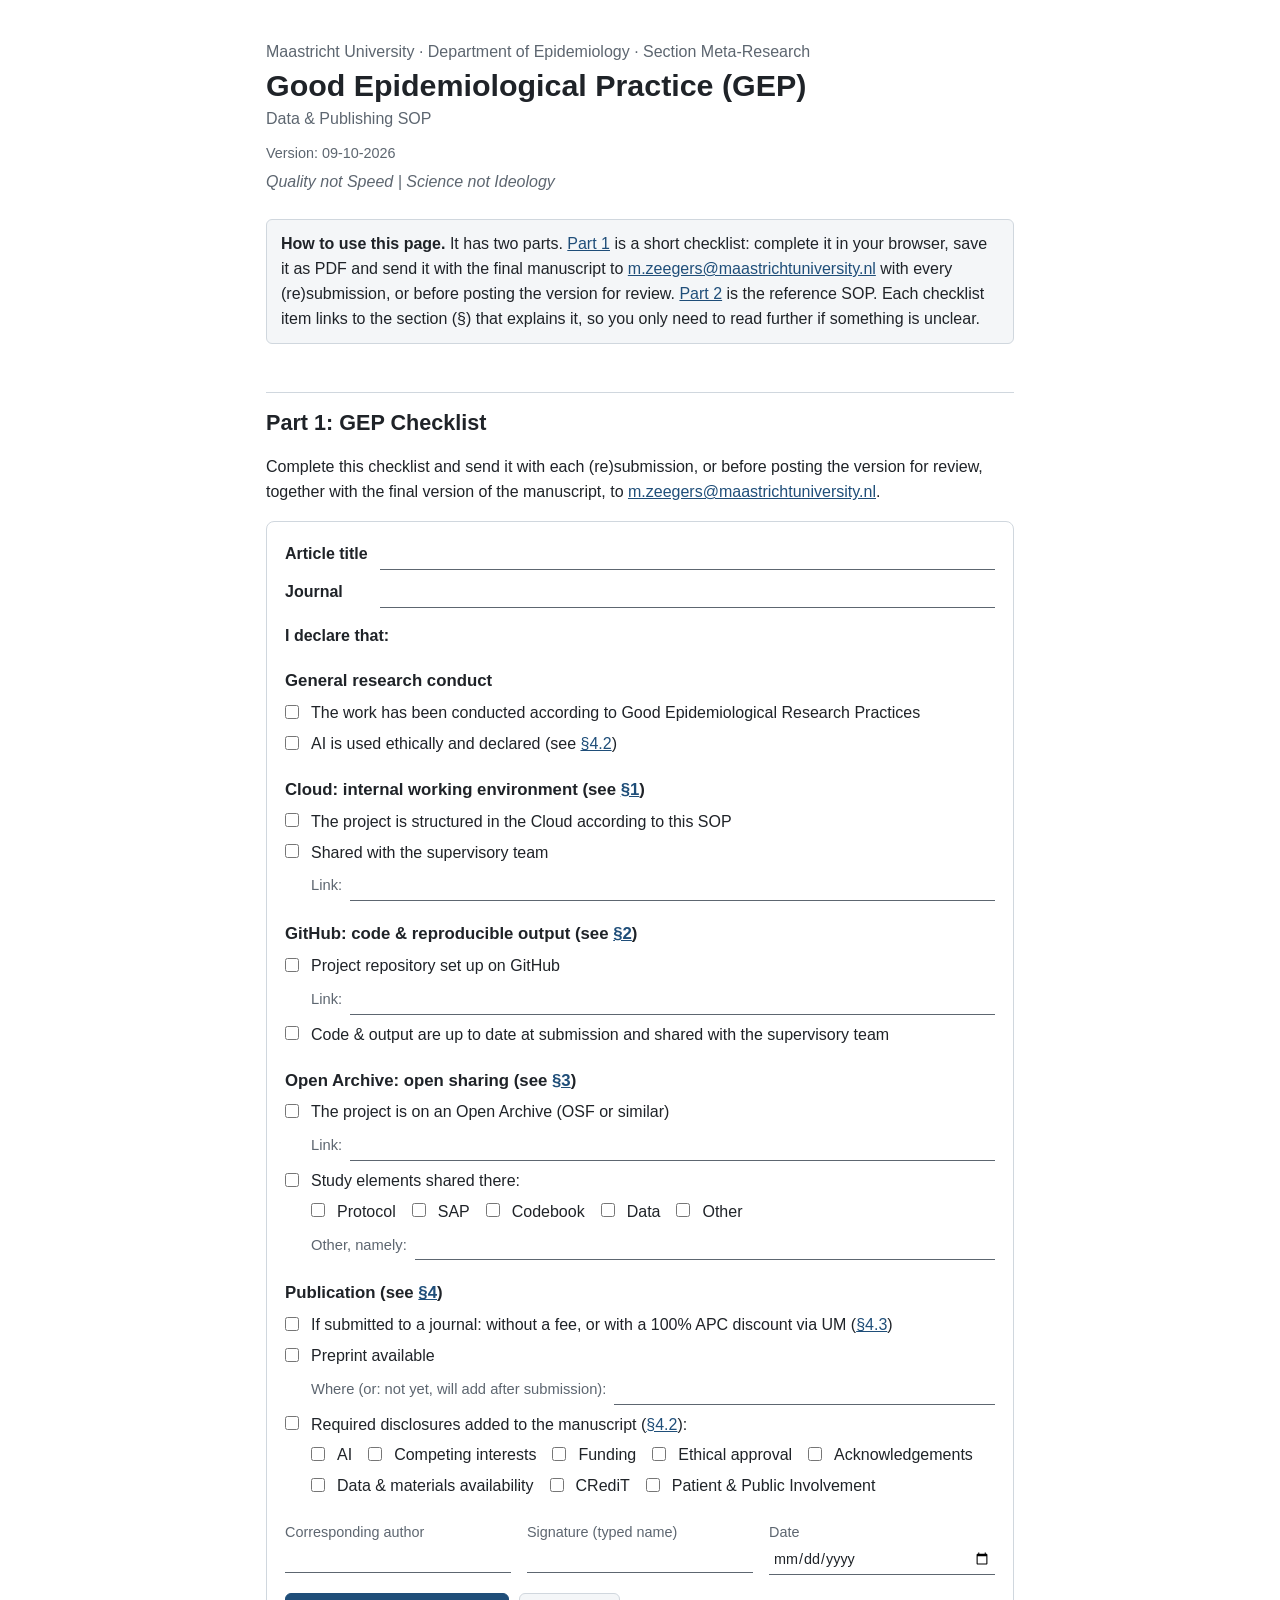
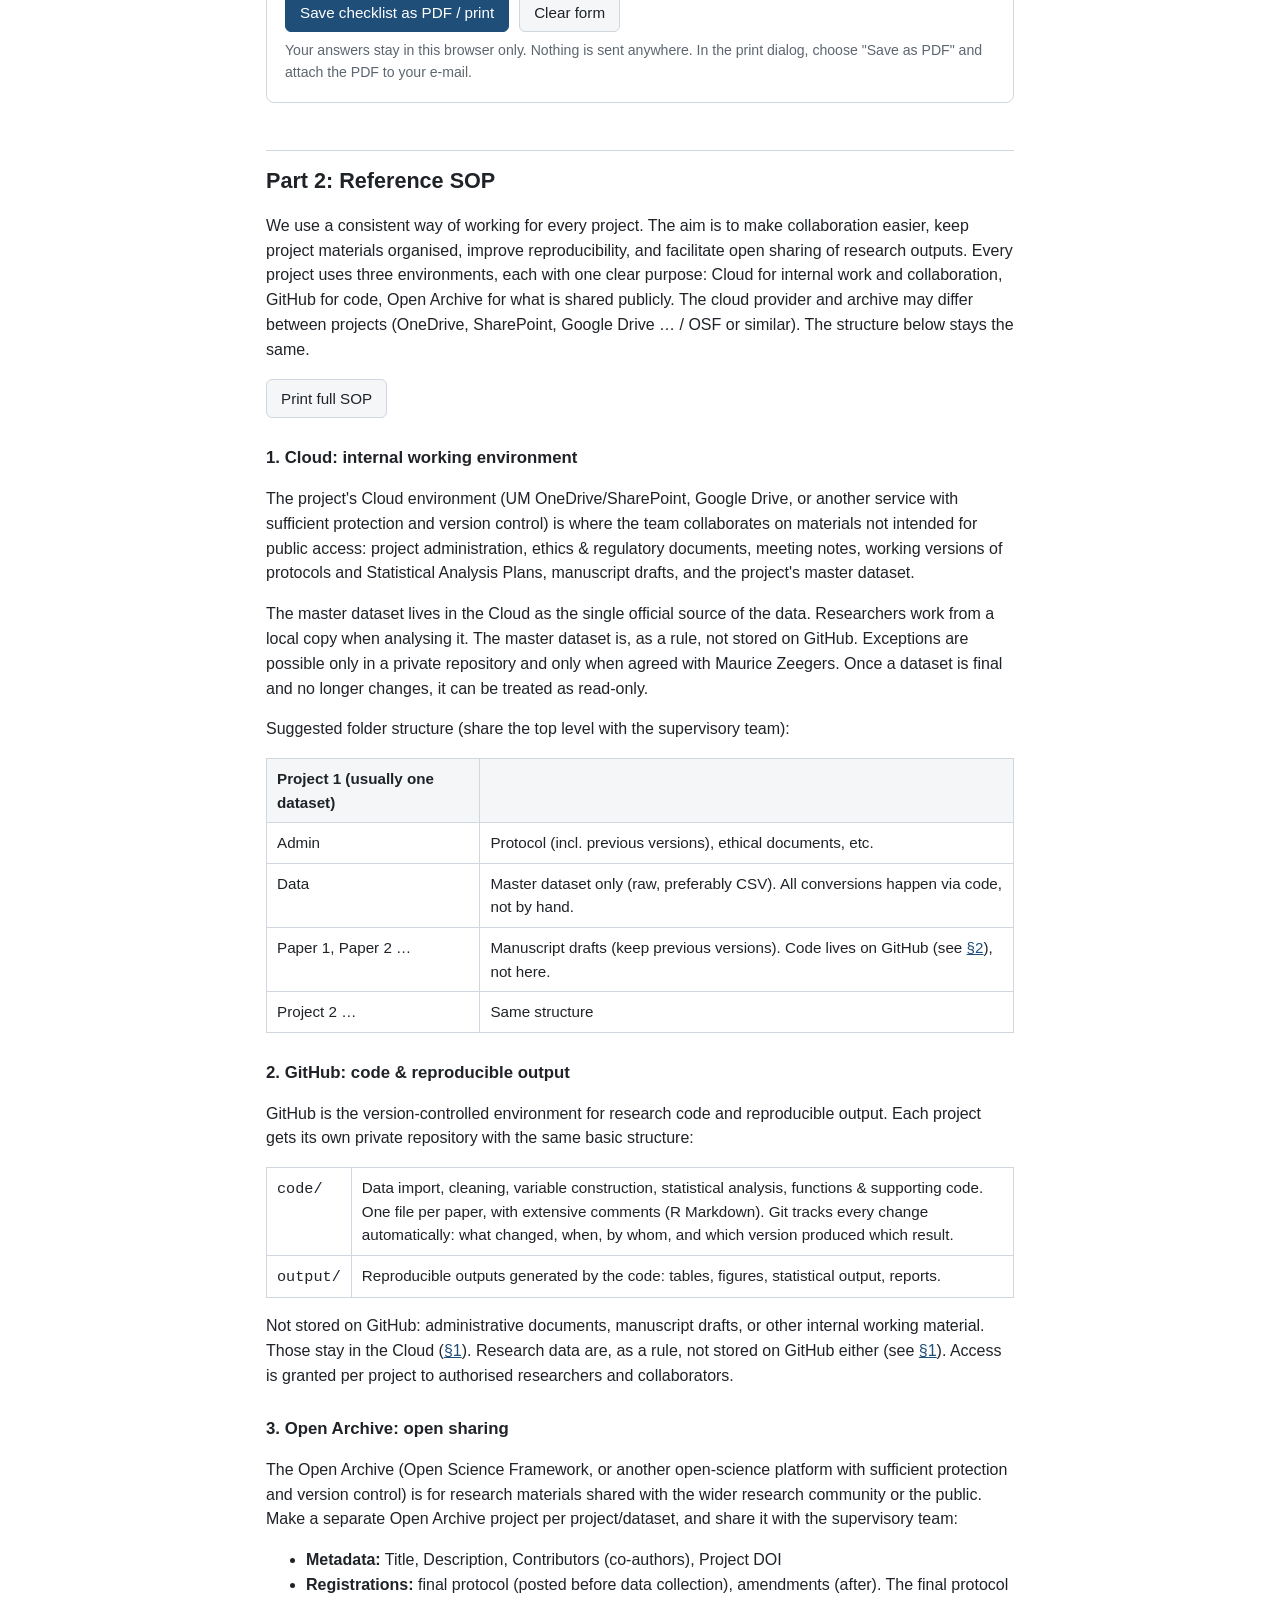
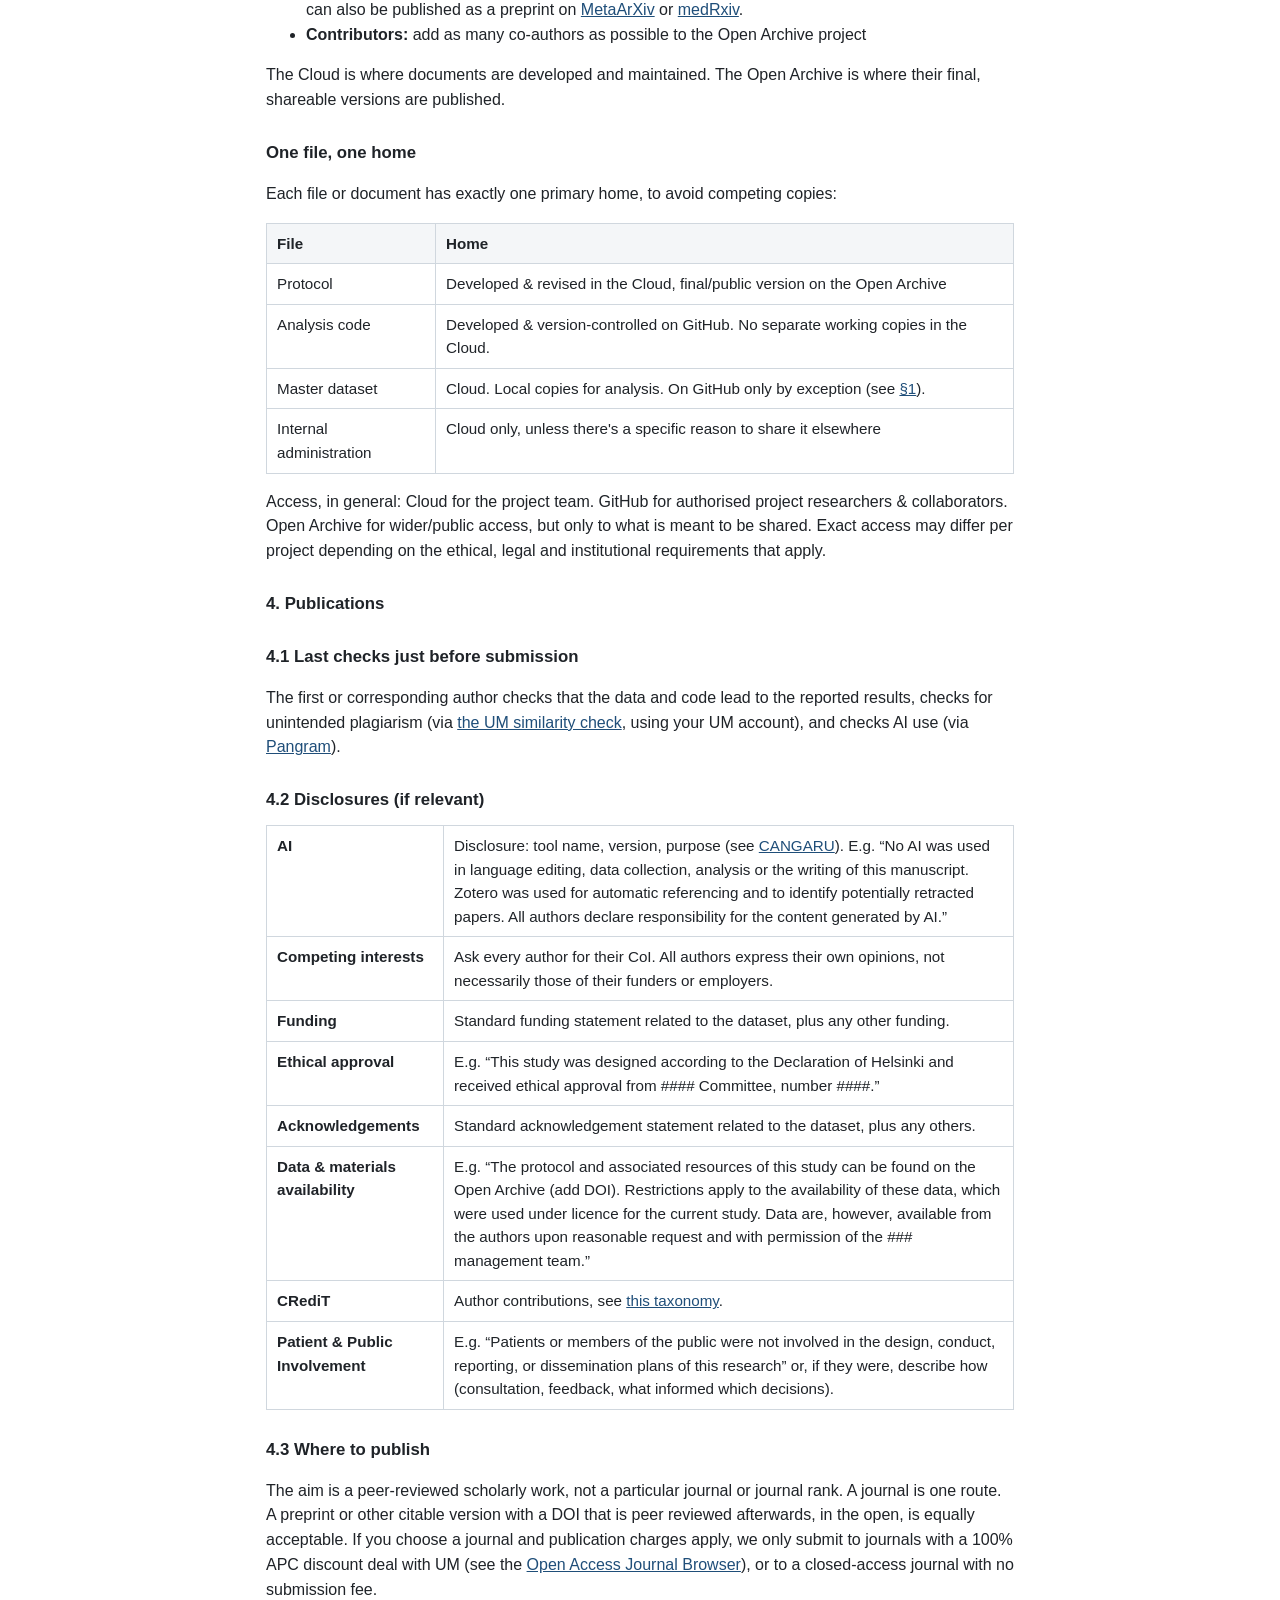
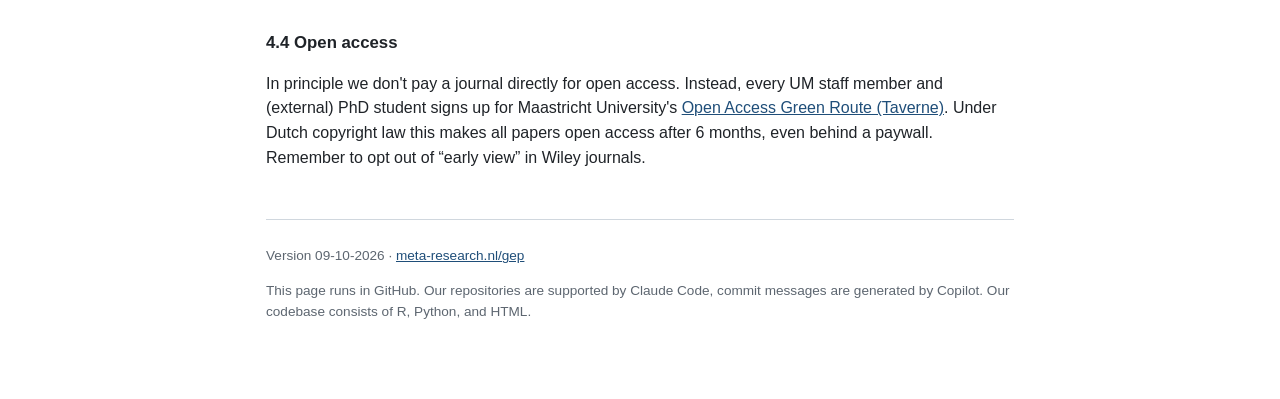
==== gep/index.html @ ce6ce77f "GEP SOP: aim is peer-reviewed scholarly work, journal or reviewed preprint; drop Q1 target" ====
<!doctype html>
<html lang="en">
<head>
<meta charset="utf-8">
<meta name="viewport" content="width=device-width, initial-scale=1">
<title>GEP statement</title>
<meta name="description" content="Good Epidemiological Practice (GEP): Data and Publishing SOP of the Section Meta-Research, Department of Epidemiology, Maastricht University.">
<link rel="canonical" href="https://meta-research.nl/gep/">
<style>
:root {
  --bg: #ffffff;
  --text: #1f2328;
  --muted: #5d6670;
  --line: #d0d7de;
  --soft: #f4f6f8;
  --accent: #1f4e79;
  --field: #ffffff;
}
@media (prefers-color-scheme: dark) {
  :root:not([data-theme="light"]) {
    --bg: #15181c;
    --text: #e6e8eb;
    --muted: #9aa4ae;
    --line: #3a4149;
    --soft: #1e2227;
    --accent: #8fb8e0;
    --field: #1a1d21;
  }
}
:root[data-theme="dark"] {
  --bg: #15181c;
  --text: #e6e8eb;
  --muted: #9aa4ae;
  --line: #3a4149;
  --soft: #1e2227;
  --accent: #8fb8e0;
  --field: #1a1d21;
}
* { box-sizing: border-box; }
html { -webkit-text-size-adjust: 100%; }
body {
  margin: 0;
  background: var(--bg);
  color: var(--text);
  font: 16px/1.55 -apple-system, BlinkMacSystemFont, "Segoe UI", Roboto, "Helvetica Neue", Arial, sans-serif;
}
main { max-width: 780px; margin: 0 auto; padding: 40px 16px 64px; }
a { color: var(--accent); }
h1 { font-size: 1.9rem; line-height: 1.2; margin: 0 0 4px; }
h2 { font-size: 1.35rem; margin: 2.2em 0 0.6em; padding-top: 0.6em; border-top: 1px solid var(--line); }
h3 { font-size: 1.05rem; margin: 1.6em 0 0.4em; }
.org { color: var(--muted); margin: 0 0 2px; }
.meta { color: var(--muted); font-size: 0.9rem; margin: 10px 0 0; }
.motto { font-style: italic; color: var(--muted); margin: 6px 0 0; }
.note { background: var(--soft); border: 1px solid var(--line); border-radius: 6px; padding: 12px 14px; margin: 24px 0; }
table { width: 100%; border-collapse: collapse; margin: 12px 0; font-size: 0.95rem; }
th, td { text-align: left; vertical-align: top; padding: 8px 10px; border: 1px solid var(--line); }
th { background: var(--soft); font-weight: 600; }
td:first-child { white-space: nowrap; }
.wrap td:first-child { white-space: normal; }

/* Checklist */
.checklist { border: 1px solid var(--line); border-radius: 8px; padding: 4px 18px 18px; margin-top: 16px; }
.checklist h3 { margin-top: 1.2em; }
.row { display: flex; gap: 10px; align-items: baseline; margin: 6px 0; flex-wrap: wrap; }
.row > label.check { flex: 1 1 auto; }
label.check { display: inline-block; position: relative; padding-left: 26px; cursor: pointer; }
label.check input { position: absolute; left: 0; top: 0.28em; width: 1.05em; height: 1.05em; margin: 0; accent-color: var(--accent); }
.inline { display: flex; flex-wrap: wrap; gap: 6px 16px; margin: 4px 0 6px 26px; }
.field { display: flex; gap: 8px; align-items: baseline; margin: 4px 0 8px 26px; flex-wrap: wrap; }
.field span { color: var(--muted); font-size: 0.92rem; }
input[type="text"], input[type="url"], input[type="date"] {
  font: inherit; color: var(--text); background: var(--field);
  border: 0; border-bottom: 1px solid var(--muted); border-radius: 0;
  padding: 2px 4px; min-width: 0; flex: 1 1 220px;
}
input:focus { outline: 2px solid var(--accent); outline-offset: 1px; }
.head-fields { display: grid; grid-template-columns: max-content 1fr; gap: 8px 12px; align-items: baseline; margin: 14px 0 6px; }
.head-fields label { font-weight: 600; }
.sign { display: grid; grid-template-columns: repeat(3, 1fr); gap: 16px; margin-top: 22px; }
.sign label { display: flex; flex-direction: column; gap: 2px; font-size: 0.9rem; color: var(--muted); }
.sign input { flex: none; width: 100%; }
.actions { display: flex; flex-wrap: wrap; gap: 10px; margin: 18px 0 0; }
button {
  font: inherit; font-size: 0.95rem; cursor: pointer;
  padding: 7px 14px; border-radius: 6px;
  border: 1px solid var(--line); background: var(--soft); color: var(--text);
}
button.primary { background: var(--accent); border-color: var(--accent); color: var(--bg); }
.hint { color: var(--muted); font-size: 0.88rem; margin: 8px 0 0; }
footer { margin-top: 48px; padding-top: 12px; border-top: 1px solid var(--line); color: var(--muted); font-size: 0.85rem; }

@media (max-width: 560px) {
  h1 { font-size: 1.55rem; }
  .sign { grid-template-columns: 1fr; }
  .head-fields { grid-template-columns: 1fr; gap: 2px; }
  .head-fields input { margin-bottom: 8px; }
  td:first-child { white-space: normal; }
}

/* Print: by default only the checklist (Part 1). */
@media print {
  :root { --bg: #fff; --text: #000; --muted: #444; --line: #999; --soft: #fff; --accent: #000; --field: #fff; }
  @page { size: A4; margin: 14mm 15mm; }
  body { font-size: 10pt; line-height: 1.35; }
  main { max-width: none; padding: 0; }
  a { color: #000; text-decoration: none; }
  .no-print, .actions, .hint, .note { display: none !important; }
  body:not(.print-all) .sop, body:not(.print-all) footer { display: none; }
  h1 { font-size: 16pt; }
  h2 { font-size: 13pt; border-top: 0; margin: 10pt 0 4pt; padding: 0; }
  h3 { font-size: 10.5pt; margin: 8pt 0 2pt; }
  .checklist { border: 0; padding: 0; margin: 0; }
  .row, .field { margin-top: 2pt; margin-bottom: 2pt; }
  input[type="text"], input[type="url"], input[type="date"] { border-bottom: 1px solid #000; padding: 0 2px; }
  input[type="date"]::-webkit-calendar-picker-indicator { display: none; }
  .sign { margin-top: 14pt; }
  .sop h2 { break-after: avoid; }
  table, tr { break-inside: avoid; }
  body.print-all .sop { break-before: page; }
}
</style>
</head>
<body>
<main>

<header>
  <p class="org">Maastricht University · Department of Epidemiology · Section Meta-Research</p>
  <h1>Good Epidemiological Practice (GEP)</h1>
  <p class="org">Data &amp; Publishing SOP</p>
  <p class="meta">Version: 09-10-2026</p>
  <p class="motto">Quality not Speed | Science not Ideology</p>
</header>

<div class="note">
  <strong>How to use this page.</strong> It has two parts. <a href="#part-1">Part 1</a> is a short checklist: complete it in your browser, save it as PDF and send it with the final manuscript to <a href="mailto:m.zeegers@maastrichtuniversity.nl">m.zeegers@maastrichtuniversity.nl</a> with every (re)submission, or before posting the version for review. <a href="#part-2">Part 2</a> is the reference SOP. Each checklist item links to the section (§) that explains it, so you only need to read further if something is unclear.
</div>

<section id="part-1">
<h2>Part 1: GEP Checklist</h2>
<p>Complete this checklist and send it with each (re)submission, or before posting the version for review, together with the final version of the manuscript, to <a href="mailto:m.zeegers@maastrichtuniversity.nl">m.zeegers@maastrichtuniversity.nl</a>.</p>

<form class="checklist" id="checklist" autocomplete="off" onsubmit="return false">
  <div class="head-fields">
    <label for="f-title">Article title</label><input type="text" id="f-title" name="title">
    <label for="f-journal">Journal</label><input type="text" id="f-journal" name="journal">
  </div>

  <p><strong>I declare that:</strong></p>

  <h3>General research conduct</h3>
  <div class="row"><label class="check"><input type="checkbox" name="gep">The work has been conducted according to Good Epidemiological Research Practices</label></div>
  <div class="row"><label class="check"><input type="checkbox" name="ai">AI is used ethically and declared (see <a href="#s4-2">§4.2</a>)</label></div>

  <h3>Cloud: internal working environment (see <a href="#s1">§1</a>)</h3>
  <div class="row"><label class="check"><input type="checkbox" name="cloud-structure">The project is structured in the Cloud according to this SOP</label></div>
  <div class="row"><label class="check"><input type="checkbox" name="cloud-shared">Shared with the supervisory team</label></div>
  <div class="field"><span>Link:</span><input type="url" name="cloud-link" aria-label="Cloud link"></div>

  <h3>GitHub: code &amp; reproducible output (see <a href="#s2">§2</a>)</h3>
  <div class="row"><label class="check"><input type="checkbox" name="gh-repo">Project repository set up on GitHub</label></div>
  <div class="field"><span>Link:</span><input type="url" name="gh-link" aria-label="GitHub link"></div>
  <div class="row"><label class="check"><input type="checkbox" name="gh-uptodate">Code &amp; output are up to date at submission and shared with the supervisory team</label></div>

  <h3>Open Archive: open sharing (see <a href="#s3">§3</a>)</h3>
  <div class="row"><label class="check"><input type="checkbox" name="oa-project">The project is on an Open Archive (OSF or similar)</label></div>
  <div class="field"><span>Link:</span><input type="url" name="oa-link" aria-label="Open Archive link"></div>
  <div class="row"><label class="check"><input type="checkbox" name="oa-elements">Study elements shared there:</label></div>
  <div class="inline">
    <label class="check"><input type="checkbox" name="oa-protocol">Protocol</label>
    <label class="check"><input type="checkbox" name="oa-sap">SAP</label>
    <label class="check"><input type="checkbox" name="oa-codebook">Codebook</label>
    <label class="check"><input type="checkbox" name="oa-data">Data</label>
    <label class="check"><input type="checkbox" name="oa-other">Other</label>
  </div>
  <div class="field"><span>Other, namely:</span><input type="text" name="oa-other-text" aria-label="Other study elements"></div>

  <h3>Publication (see <a href="#s4">§4</a>)</h3>
  <div class="row"><label class="check"><input type="checkbox" name="pub-fee">If submitted to a journal: without a fee, or with a 100% APC discount via UM (<a href="#s4-3">§4.3</a>)</label></div>
  <div class="row"><label class="check"><input type="checkbox" name="pub-preprint">Preprint available</label></div>
  <div class="field"><span>Where (or: not yet, will add after submission):</span><input type="text" name="pub-preprint-where" aria-label="Preprint location"></div>
  <div class="row"><label class="check"><input type="checkbox" name="pub-disclosures">Required disclosures added to the manuscript (<a href="#s4-2">§4.2</a>):</label></div>
  <div class="inline">
    <label class="check"><input type="checkbox" name="d-ai">AI</label>
    <label class="check"><input type="checkbox" name="d-coi">Competing interests</label>
    <label class="check"><input type="checkbox" name="d-funding">Funding</label>
    <label class="check"><input type="checkbox" name="d-ethics">Ethical approval</label>
    <label class="check"><input type="checkbox" name="d-ack">Acknowledgements</label>
    <label class="check"><input type="checkbox" name="d-data">Data &amp; materials availability</label>
    <label class="check"><input type="checkbox" name="d-credit">CRediT</label>
    <label class="check"><input type="checkbox" name="d-ppi">Patient &amp; Public Involvement</label>
  </div>

  <div class="sign">
    <label>Corresponding author<input type="text" name="author"></label>
    <label>Signature (typed name)<input type="text" name="signature"></label>
    <label>Date<input type="date" name="date"></label>
  </div>

  <div class="actions">
    <button type="button" class="primary" id="btn-print">Save checklist as PDF / print</button>
    <button type="button" id="btn-clear">Clear form</button>
  </div>
  <p class="hint">Your answers stay in this browser only. Nothing is sent anywhere. In the print dialog, choose "Save as PDF" and attach the PDF to your e-mail.</p>
</form>
</section>

<section class="sop" id="part-2">
<h2>Part 2: Reference SOP</h2>
<p>We use a consistent way of working for every project. The aim is to make collaboration easier, keep project materials organised, improve reproducibility, and facilitate open sharing of research outputs. Every project uses three environments, each with one clear purpose: Cloud for internal work and collaboration, GitHub for code, Open Archive for what is shared publicly. The cloud provider and archive may differ between projects (OneDrive, SharePoint, Google Drive … / OSF or similar). The structure below stays the same.</p>
<p class="no-print"><button type="button" id="btn-print-all">Print full SOP</button></p>

<h3 id="s1">1. Cloud: internal working environment</h3>
<p>The project's Cloud environment (UM OneDrive/SharePoint, Google Drive, or another service with sufficient protection and version control) is where the team collaborates on materials not intended for public access: project administration, ethics &amp; regulatory documents, meeting notes, working versions of protocols and Statistical Analysis Plans, manuscript drafts, and the project's master dataset.</p>
<p>The master dataset lives in the Cloud as the single official source of the data. Researchers work from a local copy when analysing it. The master dataset is, as a rule, not stored on GitHub. Exceptions are possible only in a private repository and only when agreed with Maurice Zeegers. Once a dataset is final and no longer changes, it can be treated as read-only.</p>
<p>Suggested folder structure (share the top level with the supervisory team):</p>
<table class="wrap">
  <tr><th>Project 1 (usually one dataset)</th><th></th></tr>
  <tr><td>Admin</td><td>Protocol (incl. previous versions), ethical documents, etc.</td></tr>
  <tr><td>Data</td><td>Master dataset only (raw, preferably CSV). All conversions happen via code, not by hand.</td></tr>
  <tr><td>Paper 1, Paper 2 …</td><td>Manuscript drafts (keep previous versions). Code lives on GitHub (see <a href="#s2">§2</a>), not here.</td></tr>
  <tr><td>Project 2 …</td><td>Same structure</td></tr>
</table>

<h3 id="s2">2. GitHub: code &amp; reproducible output</h3>
<p>GitHub is the version-controlled environment for research code and reproducible output. Each project gets its own private repository with the same basic structure:</p>
<table>
  <tr><td><code>code/</code></td><td>Data import, cleaning, variable construction, statistical analysis, functions &amp; supporting code. One file per paper, with extensive comments (R Markdown). Git tracks every change automatically: what changed, when, by whom, and which version produced which result.</td></tr>
  <tr><td><code>output/</code></td><td>Reproducible outputs generated by the code: tables, figures, statistical output, reports.</td></tr>
</table>
<p>Not stored on GitHub: administrative documents, manuscript drafts, or other internal working material. Those stay in the Cloud (<a href="#s1">§1</a>). Research data are, as a rule, not stored on GitHub either (see <a href="#s1">§1</a>). Access is granted per project to authorised researchers and collaborators.</p>

<h3 id="s3">3. Open Archive: open sharing</h3>
<p>The Open Archive (Open Science Framework, or another open-science platform with sufficient protection and version control) is for research materials shared with the wider research community or the public. Make a separate Open Archive project per project/dataset, and share it with the supervisory team:</p>
<ul>
  <li><strong>Metadata:</strong> Title, Description, Contributors (co-authors), Project DOI</li>
  <li><strong>Registrations:</strong> final protocol (posted before data collection), amendments (after). The final protocol can also be published as a preprint on <a href="https://osf.io/preprints/metaarxiv">MetaArXiv</a> or <a href="https://www.medrxiv.org/">medRxiv</a>.</li>
  <li><strong>Contributors:</strong> add as many co-authors as possible to the Open Archive project</li>
</ul>
<p>The Cloud is where documents are developed and maintained. The Open Archive is where their final, shareable versions are published.</p>

<h3 id="s3-1">One file, one home</h3>
<p>Each file or document has exactly one primary home, to avoid competing copies:</p>
<table class="wrap">
  <tr><th>File</th><th>Home</th></tr>
  <tr><td>Protocol</td><td>Developed &amp; revised in the Cloud, final/public version on the Open Archive</td></tr>
  <tr><td>Analysis code</td><td>Developed &amp; version-controlled on GitHub. No separate working copies in the Cloud.</td></tr>
  <tr><td>Master dataset</td><td>Cloud. Local copies for analysis. On GitHub only by exception (see <a href="#s1">§1</a>).</td></tr>
  <tr><td>Internal administration</td><td>Cloud only, unless there's a specific reason to share it elsewhere</td></tr>
</table>
<p>Access, in general: Cloud for the project team. GitHub for authorised project researchers &amp; collaborators. Open Archive for wider/public access, but only to what is meant to be shared. Exact access may differ per project depending on the ethical, legal and institutional requirements that apply.</p>

<h3 id="s4">4. Publications</h3>

<h3 id="s4-1">4.1 Last checks just before submission</h3>
<p>The first or corresponding author checks that the data and code lead to the reported results, checks for unintended plagiarism (via <a href="https://library.maastrichtuniversity.nl/apps-tools/similarity-check/">the UM similarity check</a>, using your UM account), and checks AI use (via <a href="https://www.pangram.com/">Pangram</a>).</p>

<h3 id="s4-2">4.2 Disclosures (if relevant)</h3>
<table class="wrap">
  <tr><td><strong>AI</strong></td><td>Disclosure: tool name, version, purpose (see <a href="https://arxiv.org/abs/2307.08974">CANGARU</a>). E.g. “No AI was used in language editing, data collection, analysis or the writing of this manuscript. Zotero was used for automatic referencing and to identify potentially retracted papers. All authors declare responsibility for the content generated by AI.”</td></tr>
  <tr><td><strong>Competing interests</strong></td><td>Ask every author for their CoI. All authors express their own opinions, not necessarily those of their funders or employers.</td></tr>
  <tr><td><strong>Funding</strong></td><td>Standard funding statement related to the dataset, plus any other funding.</td></tr>
  <tr><td><strong>Ethical approval</strong></td><td>E.g. “This study was designed according to the Declaration of Helsinki and received ethical approval from #### Committee, number ####.”</td></tr>
  <tr><td><strong>Acknowledgements</strong></td><td>Standard acknowledgement statement related to the dataset, plus any others.</td></tr>
  <tr><td><strong>Data &amp; materials availability</strong></td><td>E.g. “The protocol and associated resources of this study can be found on the Open Archive (add DOI). Restrictions apply to the availability of these data, which were used under licence for the current study. Data are, however, available from the authors upon reasonable request and with permission of the ### management team.”</td></tr>
  <tr><td><strong>CRediT</strong></td><td>Author contributions, see <a href="https://www.elsevier.com/researcher/author/policies-and-guidelines/credit-author-statement">this taxonomy</a>.</td></tr>
  <tr><td><strong>Patient &amp; Public Involvement</strong></td><td>E.g. “Patients or members of the public were not involved in the design, conduct, reporting, or dissemination plans of this research” or, if they were, describe how (consultation, feedback, what informed which decisions).</td></tr>
</table>

<h3 id="s4-3">4.3 Where to publish</h3>
<p>The aim is a peer-reviewed scholarly work, not a particular journal or journal rank. A journal is one route. A preprint or other citable version with a DOI that is peer reviewed afterwards, in the open, is equally acceptable. If you choose a journal and publication charges apply, we only submit to journals with a 100% APC discount deal with UM (see the <a href="https://library.maastrichtuniversity.nl/research/publishing/information/funding-and-costs/deals-and-discounts/">Open Access Journal Browser</a>), or to a closed-access journal with no submission fee.</p>

<h3 id="s4-4">4.4 Open access</h3>
<p>In principle we don't pay a journal directly for open access. Instead, every UM staff member and (external) PhD student signs up for Maastricht University's <a href="https://library.maastrichtuniversity.nl/research/publishing/information/sharing-research-outputs/taverne/">Open Access Green Route (Taverne)</a>. Under Dutch copyright law this makes all papers open access after 6 months, even behind a paywall. Remember to opt out of “early view” in Wiley journals.</p>
</section>

<footer>
  <p>Version 09-10-2026 · <a href="https://meta-research.nl/gep/">meta-research.nl/gep</a></p>
  <p>This page runs in GitHub. Our repositories are supported by Claude Code, commit messages are generated by Copilot. Our codebase consists of R, Python, and HTML.</p>
</footer>

</main>
<script>
(function () {
  var KEY = 'gep-checklist-v1';
  var form = document.getElementById('checklist');

  function load() {
    var data;
    try { data = JSON.parse(localStorage.getItem(KEY) || '{}'); } catch (e) { return; }
    Array.prototype.forEach.call(form.elements, function (el) {
      if (!el.name || !(el.name in data)) return;
      if (el.type === 'checkbox') el.checked = !!data[el.name];
      else el.value = data[el.name];
    });
  }
  function save() {
    var data = {};
    Array.prototype.forEach.call(form.elements, function (el) {
      if (!el.name) return;
      data[el.name] = el.type === 'checkbox' ? el.checked : el.value;
    });
    try { localStorage.setItem(KEY, JSON.stringify(data)); } catch (e) {}
  }

  load();
  form.addEventListener('input', save);
  form.addEventListener('change', save);

  document.getElementById('btn-print').addEventListener('click', function () {
    document.body.classList.remove('print-all');
    window.print();
  });
  document.getElementById('btn-print-all').addEventListener('click', function () {
    document.body.classList.add('print-all');
    window.print();
  });
  window.addEventListener('afterprint', function () {
    document.body.classList.remove('print-all');
  });
  document.getElementById('btn-clear').addEventListener('click', function () {
    if (!confirm('Clear all answers on this form?')) return;
    form.reset();
    try { localStorage.removeItem(KEY); } catch (e) {}
  });
})();
</script>
</body>
</html>
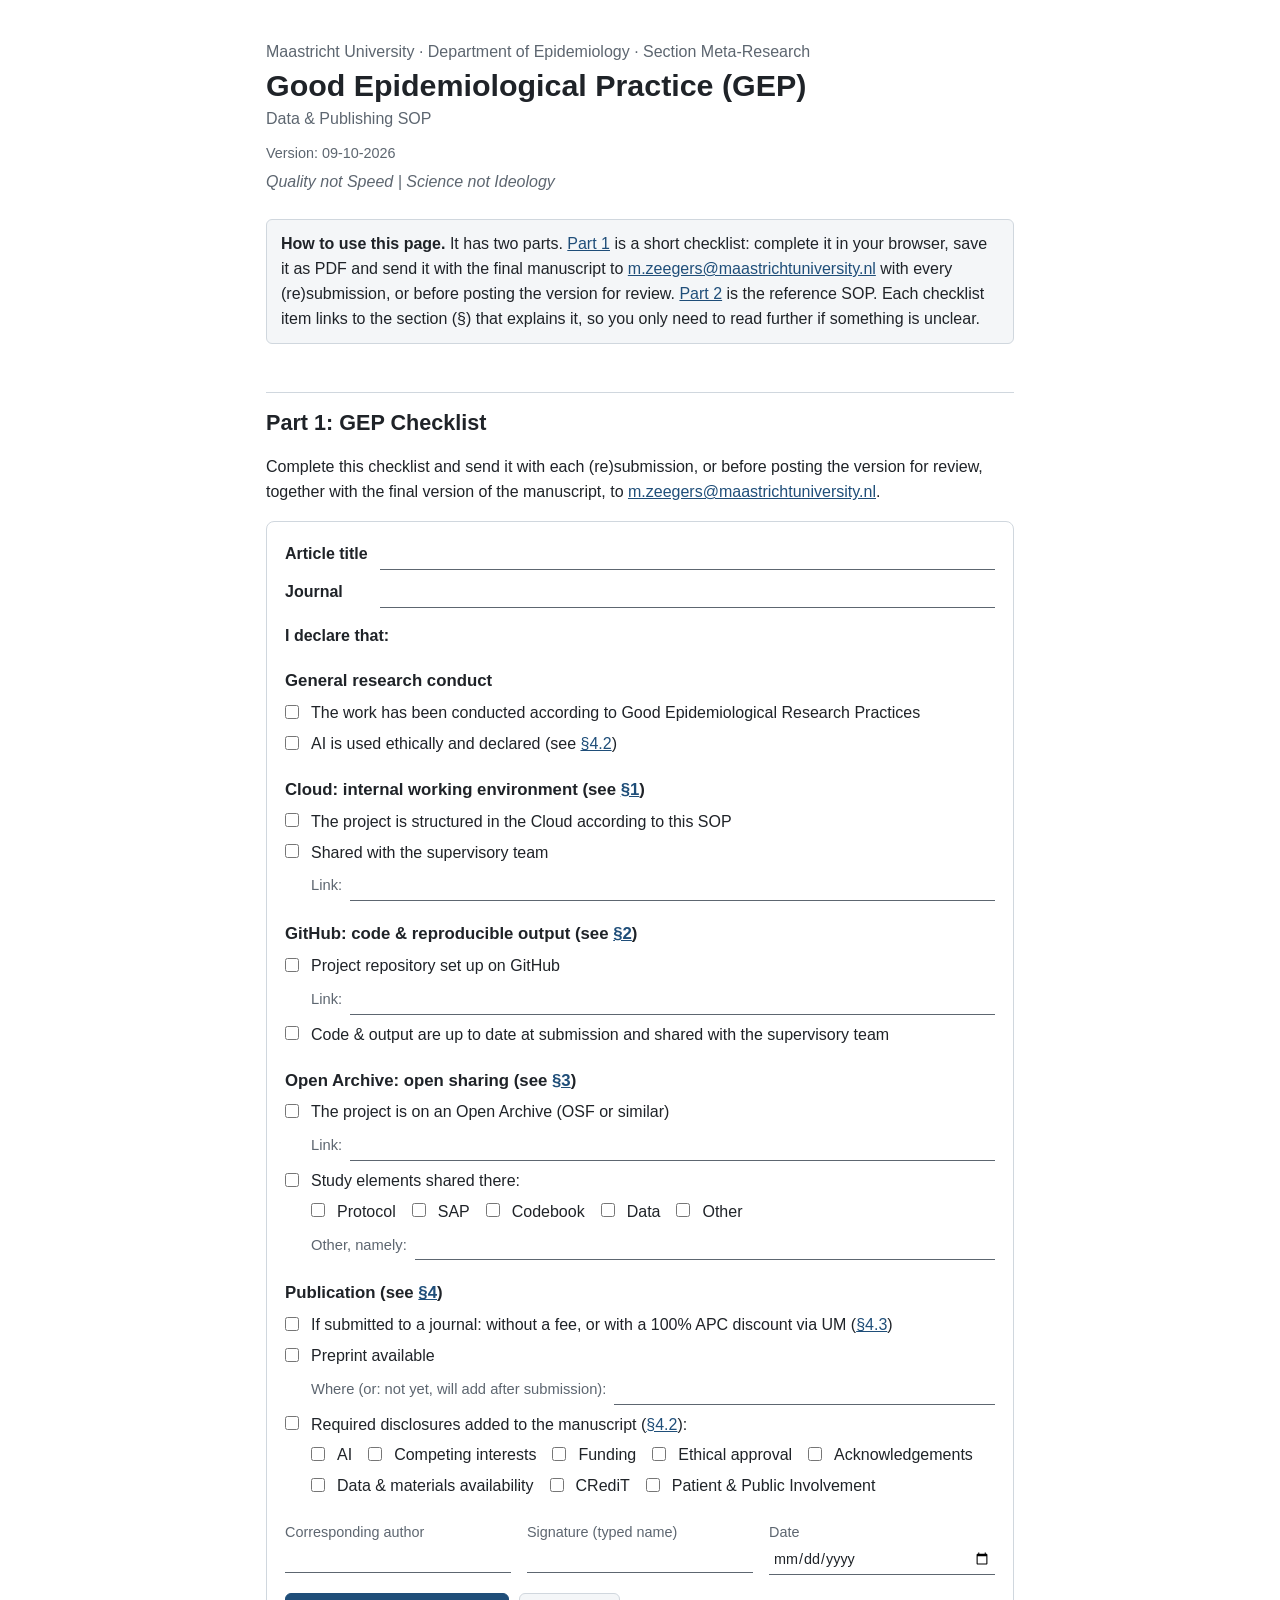
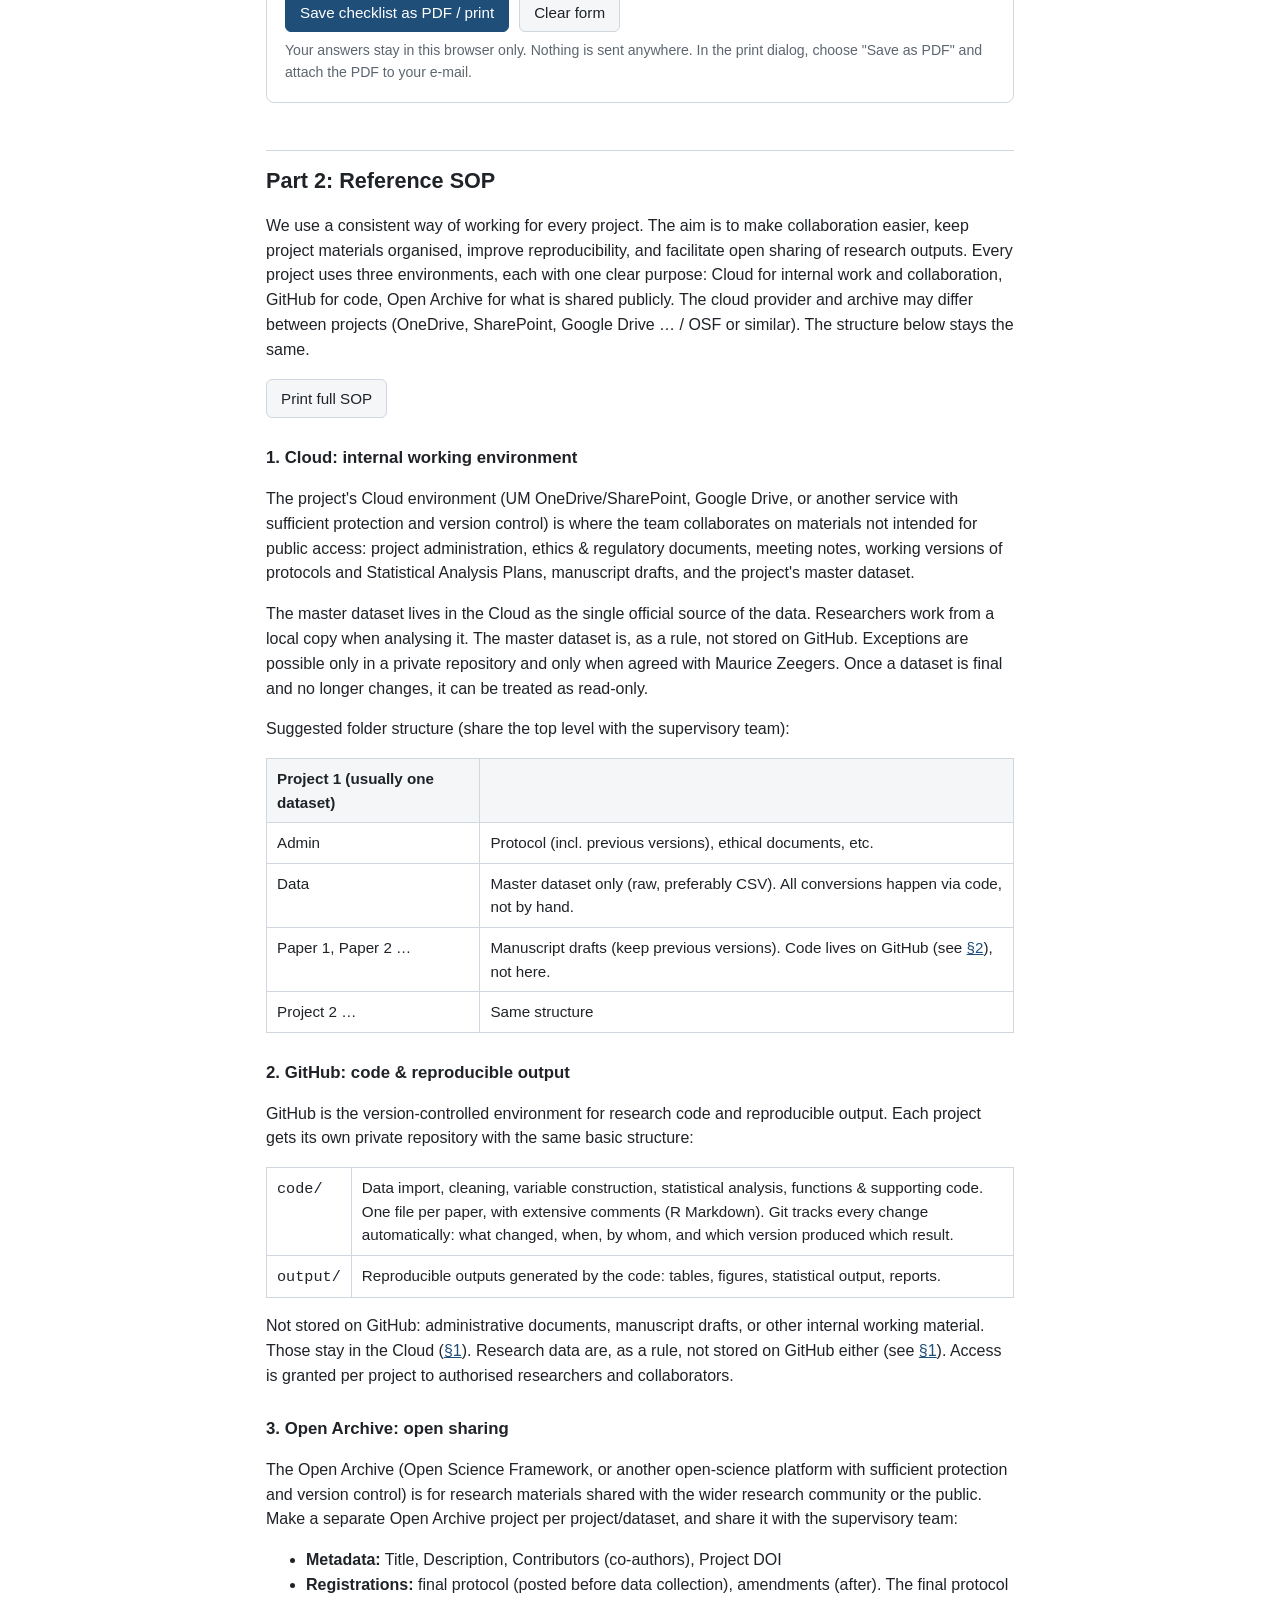
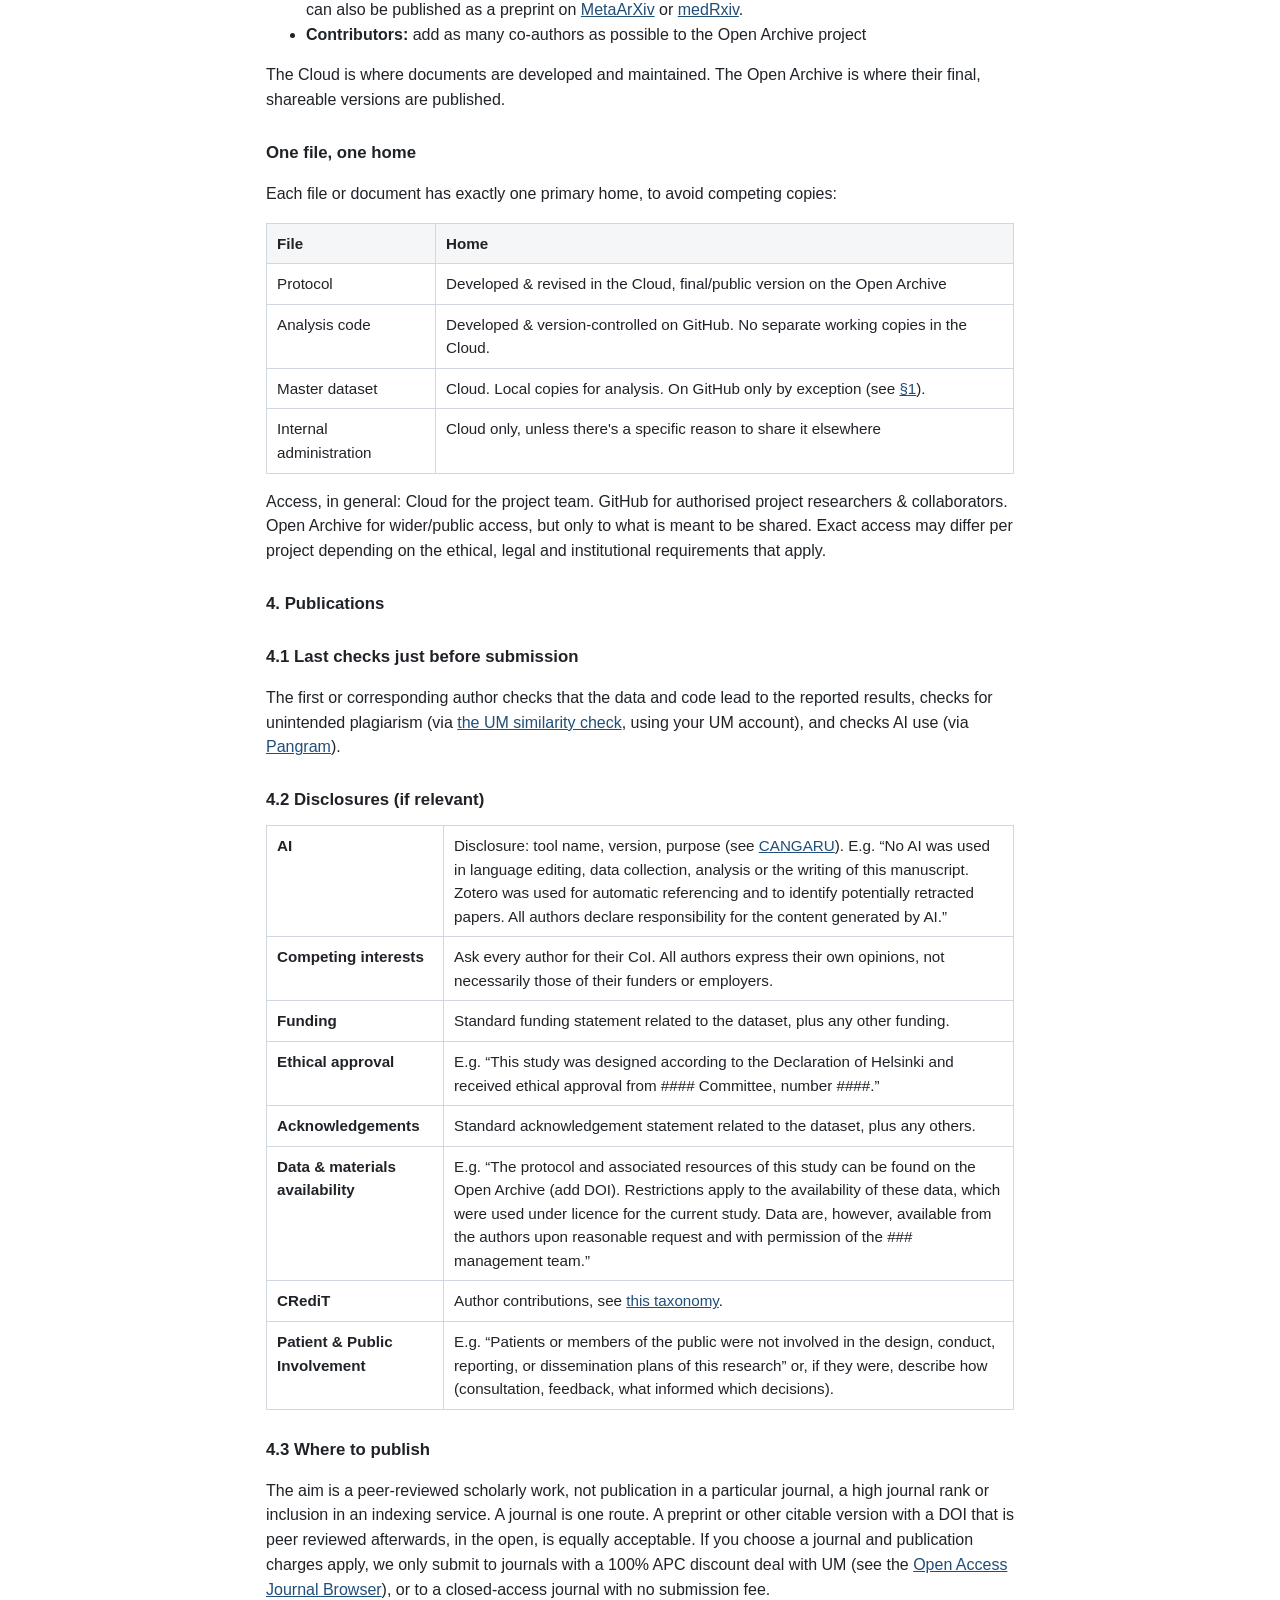
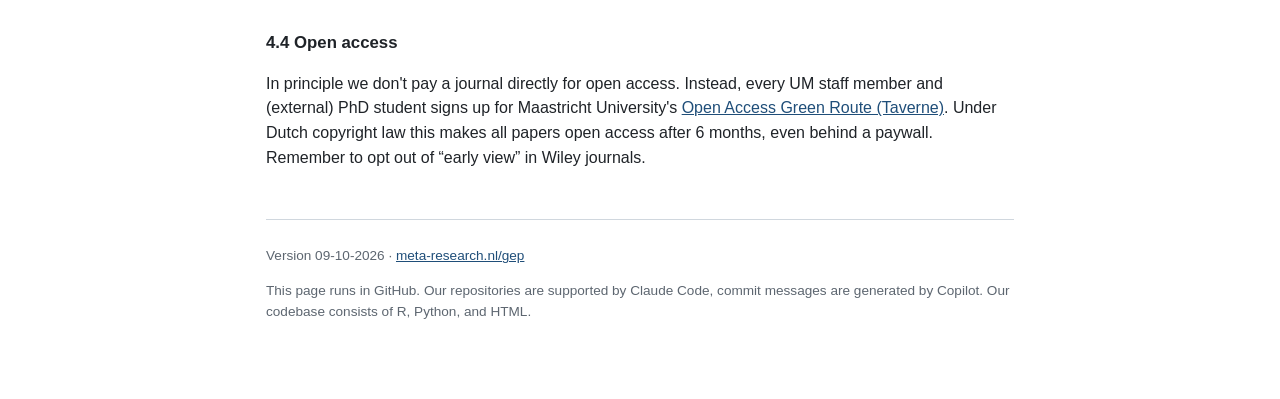
==== commit 78e0fd63: "GEP SOP: indexing service is not the aim either" ====
--- a/gep/index.html
+++ b/gep/index.html
@@ -268,7 +268,7 @@
 </table>
 
 <h3 id="s4-3">4.3 Where to publish</h3>
-<p>The aim is a peer-reviewed scholarly work, not a particular journal or journal rank. A journal is one route. A preprint or other citable version with a DOI that is peer reviewed afterwards, in the open, is equally acceptable. If you choose a journal and publication charges apply, we only submit to journals with a 100% APC discount deal with UM (see the <a href="https://library.maastrichtuniversity.nl/research/publishing/information/funding-and-costs/deals-and-discounts/">Open Access Journal Browser</a>), or to a closed-access journal with no submission fee.</p>
+<p>The aim is a peer-reviewed scholarly work, not publication in a particular journal, a high journal rank or inclusion in an indexing service. A journal is one route. A preprint or other citable version with a DOI that is peer reviewed afterwards, in the open, is equally acceptable. If you choose a journal and publication charges apply, we only submit to journals with a 100% APC discount deal with UM (see the <a href="https://library.maastrichtuniversity.nl/research/publishing/information/funding-and-costs/deals-and-discounts/">Open Access Journal Browser</a>), or to a closed-access journal with no submission fee.</p>
 
 <h3 id="s4-4">4.4 Open access</h3>
 <p>In principle we don't pay a journal directly for open access. Instead, every UM staff member and (external) PhD student signs up for Maastricht University's <a href="https://library.maastrichtuniversity.nl/research/publishing/information/sharing-research-outputs/taverne/">Open Access Green Route (Taverne)</a>. Under Dutch copyright law this makes all papers open access after 6 months, even behind a paywall. Remember to opt out of “early view” in Wiley journals.</p>
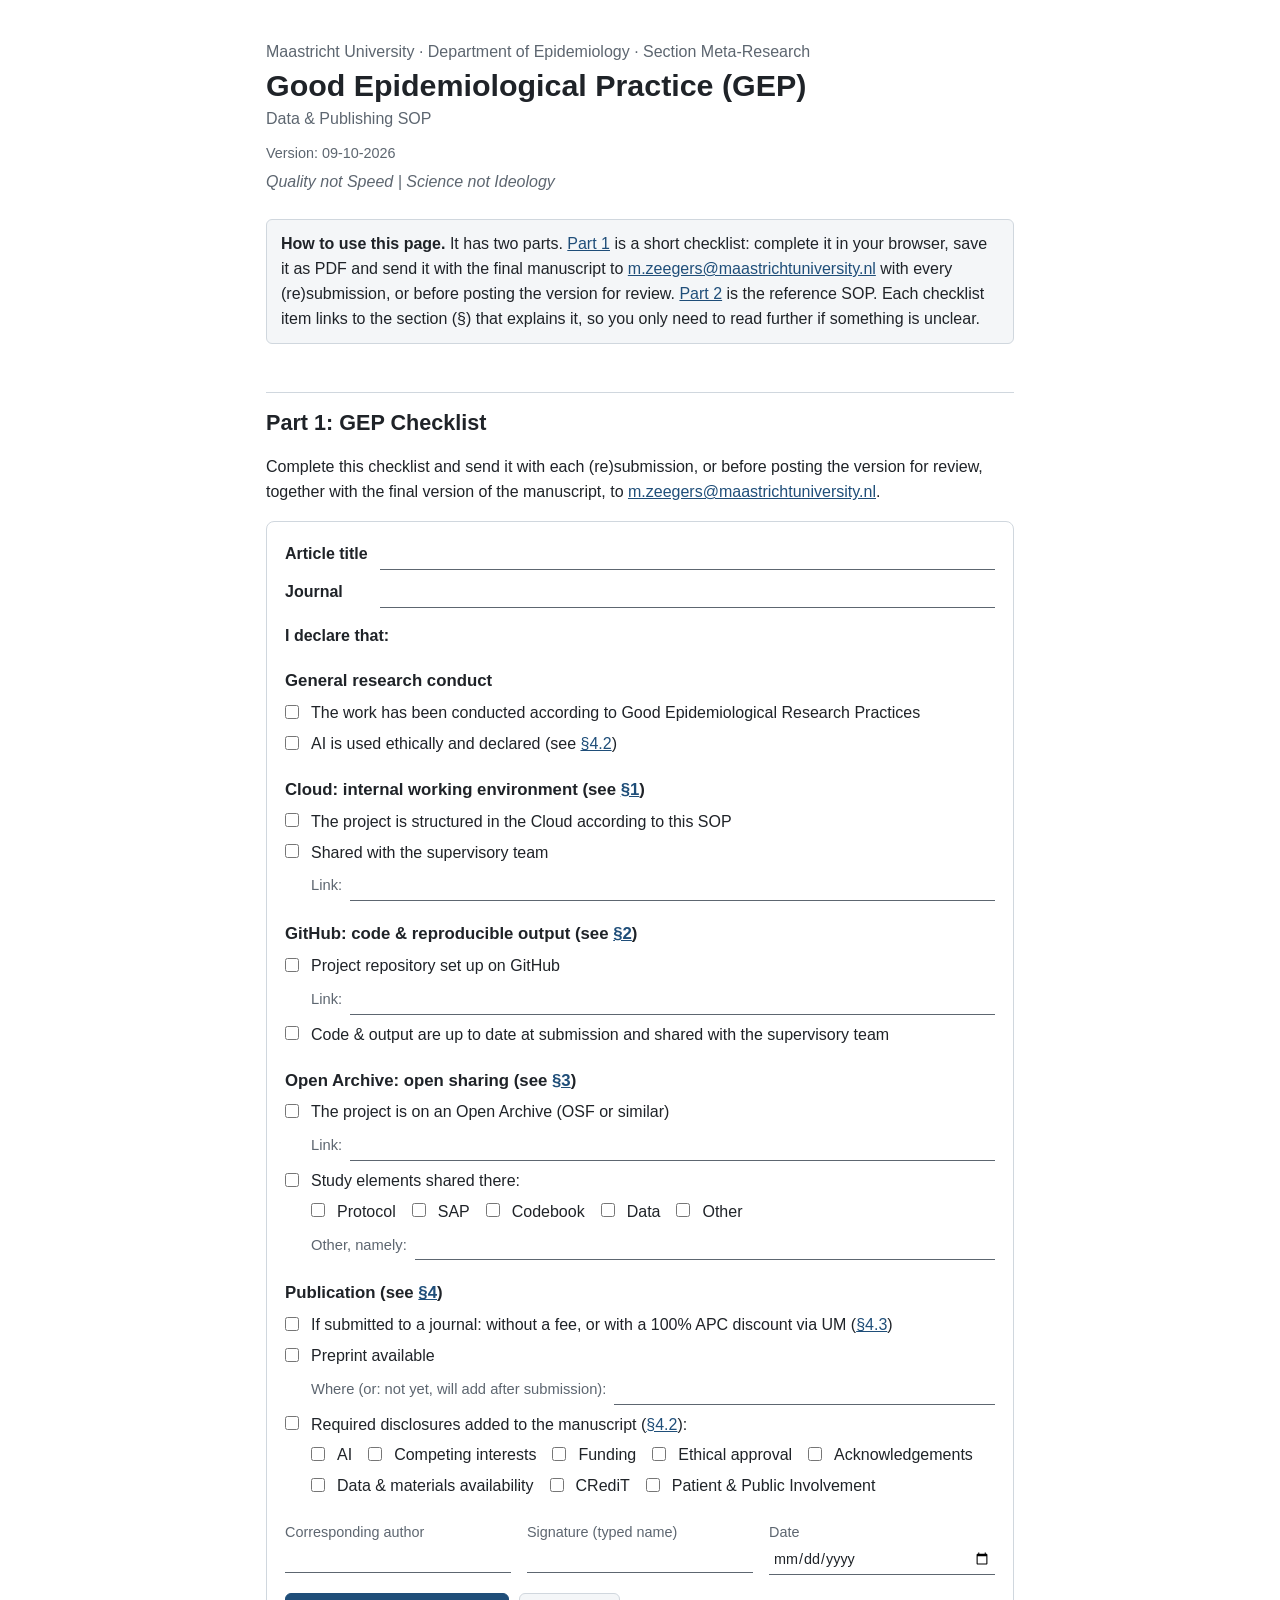
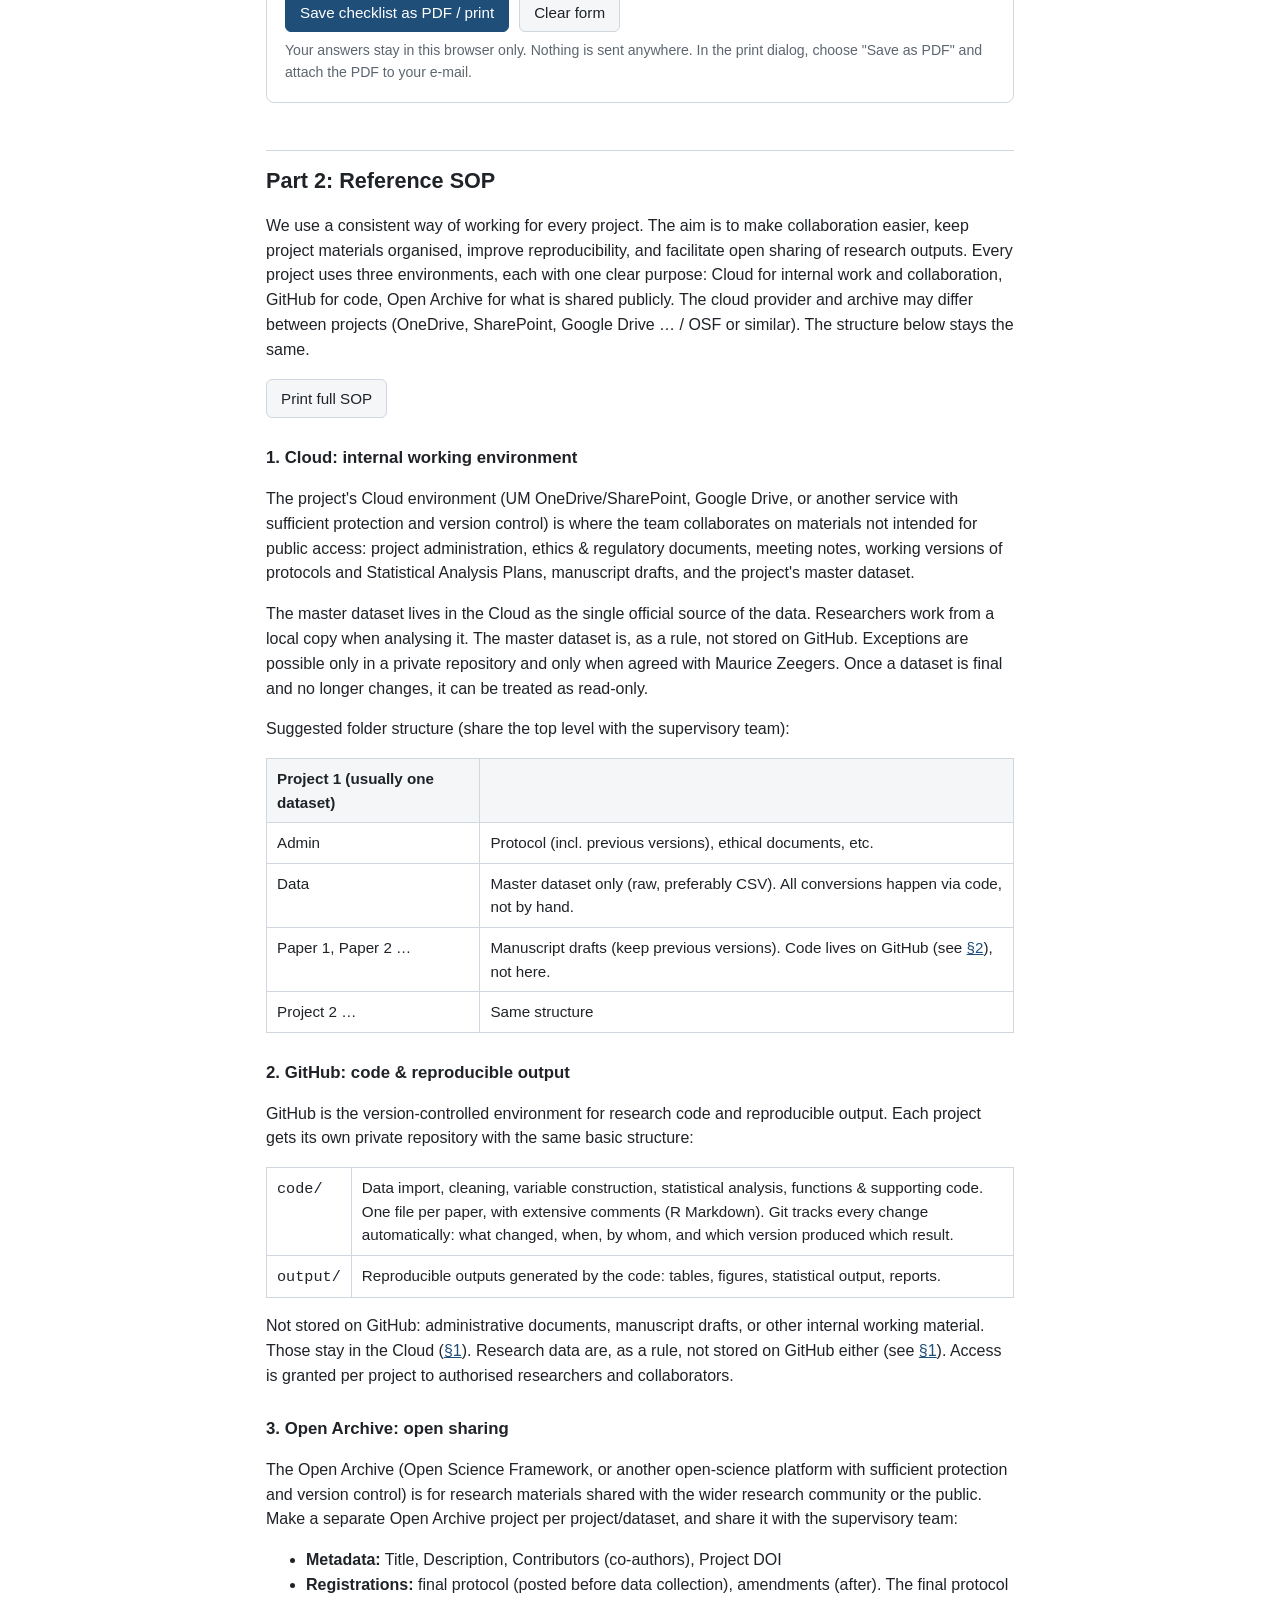
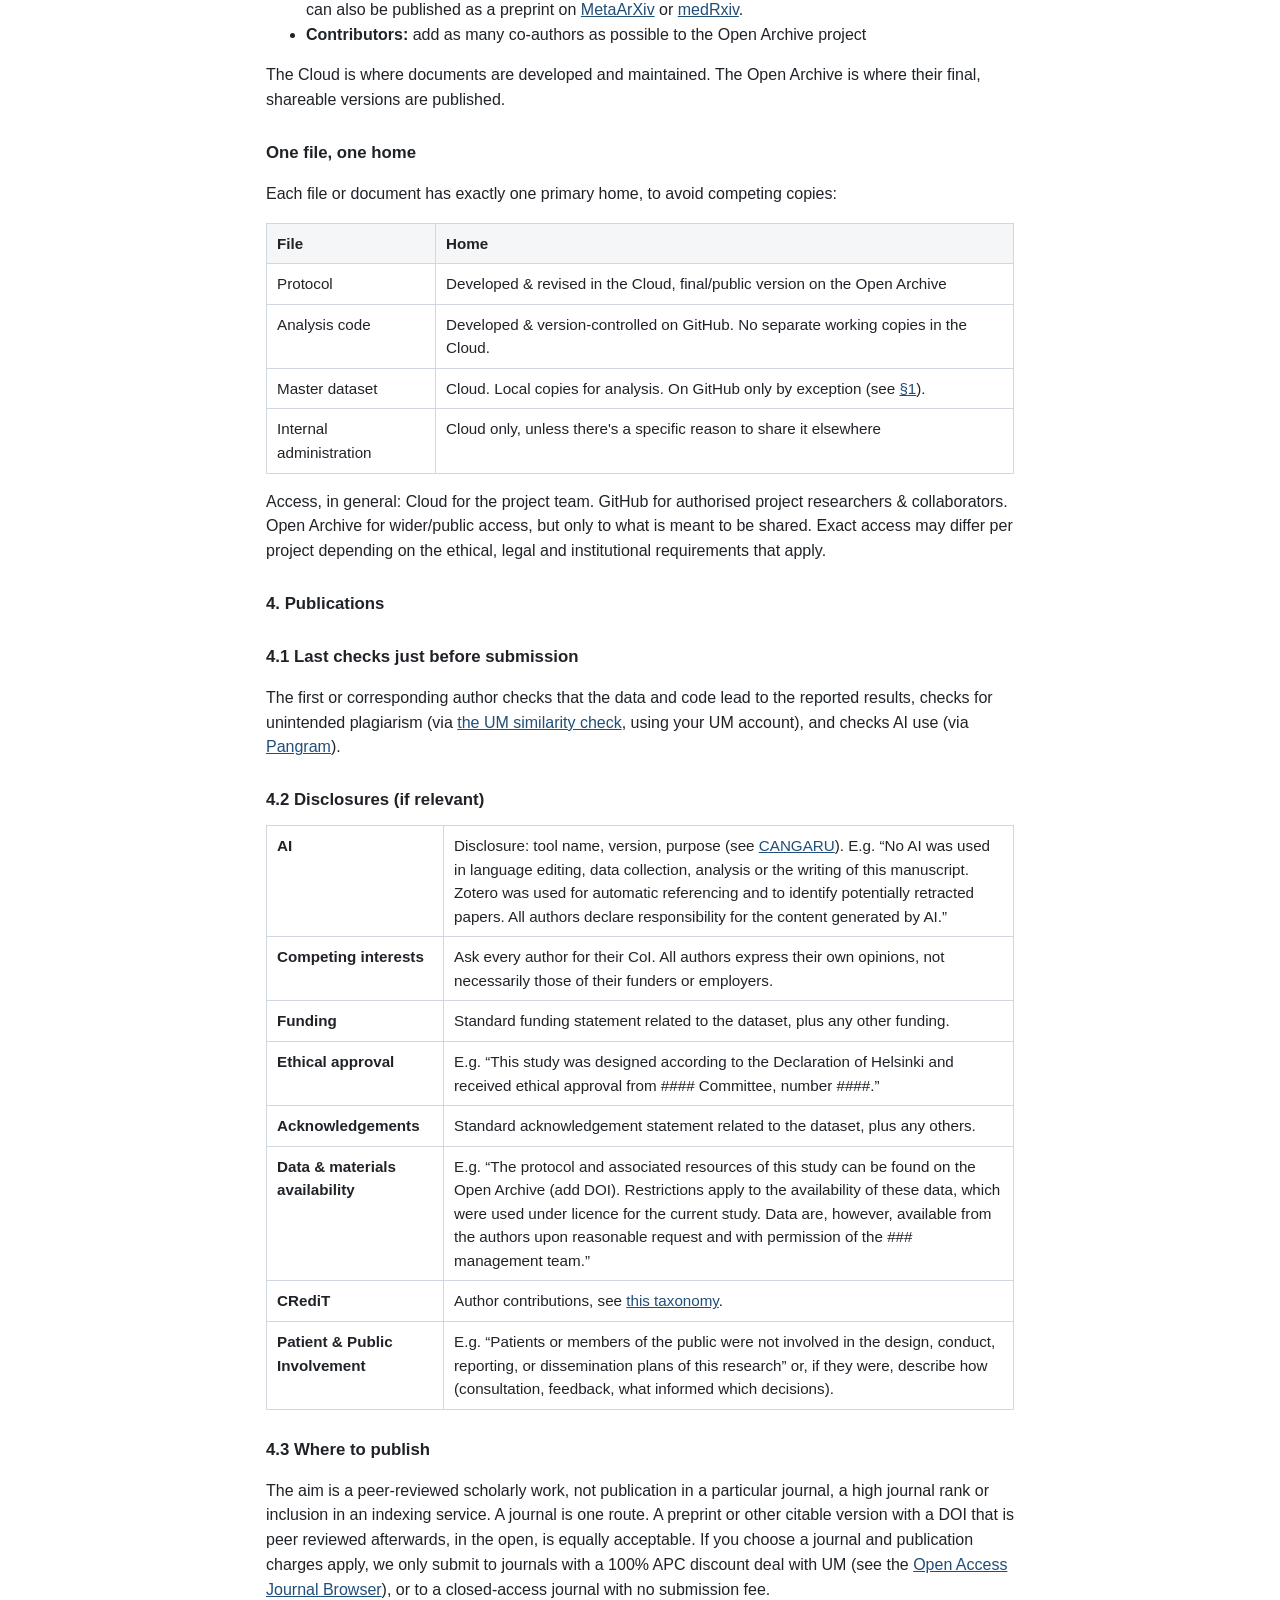
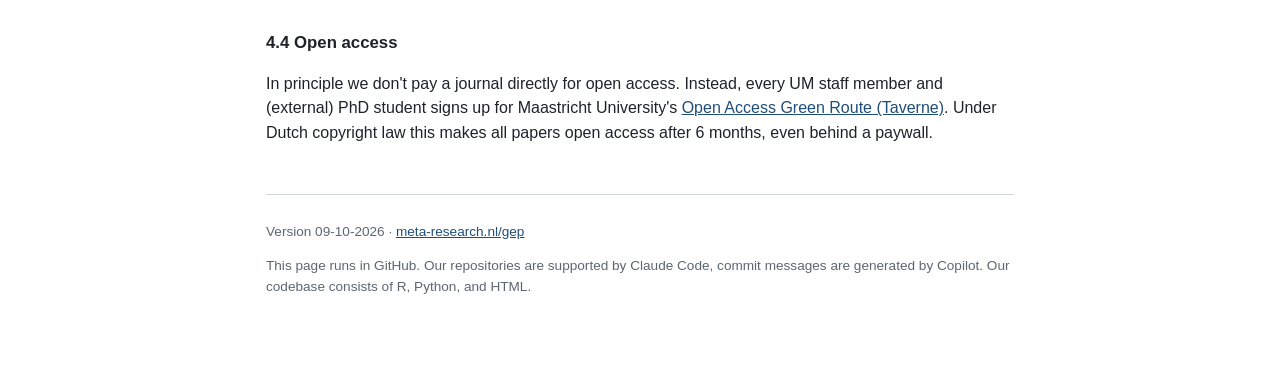
==== commit b6d72502: "GEP SOP: remove Wiley early view note" ====
--- a/gep/index.html
+++ b/gep/index.html
@@ -271,7 +271,7 @@
 <p>The aim is a peer-reviewed scholarly work, not publication in a particular journal, a high journal rank or inclusion in an indexing service. A journal is one route. A preprint or other citable version with a DOI that is peer reviewed afterwards, in the open, is equally acceptable. If you choose a journal and publication charges apply, we only submit to journals with a 100% APC discount deal with UM (see the <a href="https://library.maastrichtuniversity.nl/research/publishing/information/funding-and-costs/deals-and-discounts/">Open Access Journal Browser</a>), or to a closed-access journal with no submission fee.</p>
 
 <h3 id="s4-4">4.4 Open access</h3>
-<p>In principle we don't pay a journal directly for open access. Instead, every UM staff member and (external) PhD student signs up for Maastricht University's <a href="https://library.maastrichtuniversity.nl/research/publishing/information/sharing-research-outputs/taverne/">Open Access Green Route (Taverne)</a>. Under Dutch copyright law this makes all papers open access after 6 months, even behind a paywall. Remember to opt out of “early view” in Wiley journals.</p>
+<p>In principle we don't pay a journal directly for open access. Instead, every UM staff member and (external) PhD student signs up for Maastricht University's <a href="https://library.maastrichtuniversity.nl/research/publishing/information/sharing-research-outputs/taverne/">Open Access Green Route (Taverne)</a>. Under Dutch copyright law this makes all papers open access after 6 months, even behind a paywall.</p>
 </section>
 
 <footer>
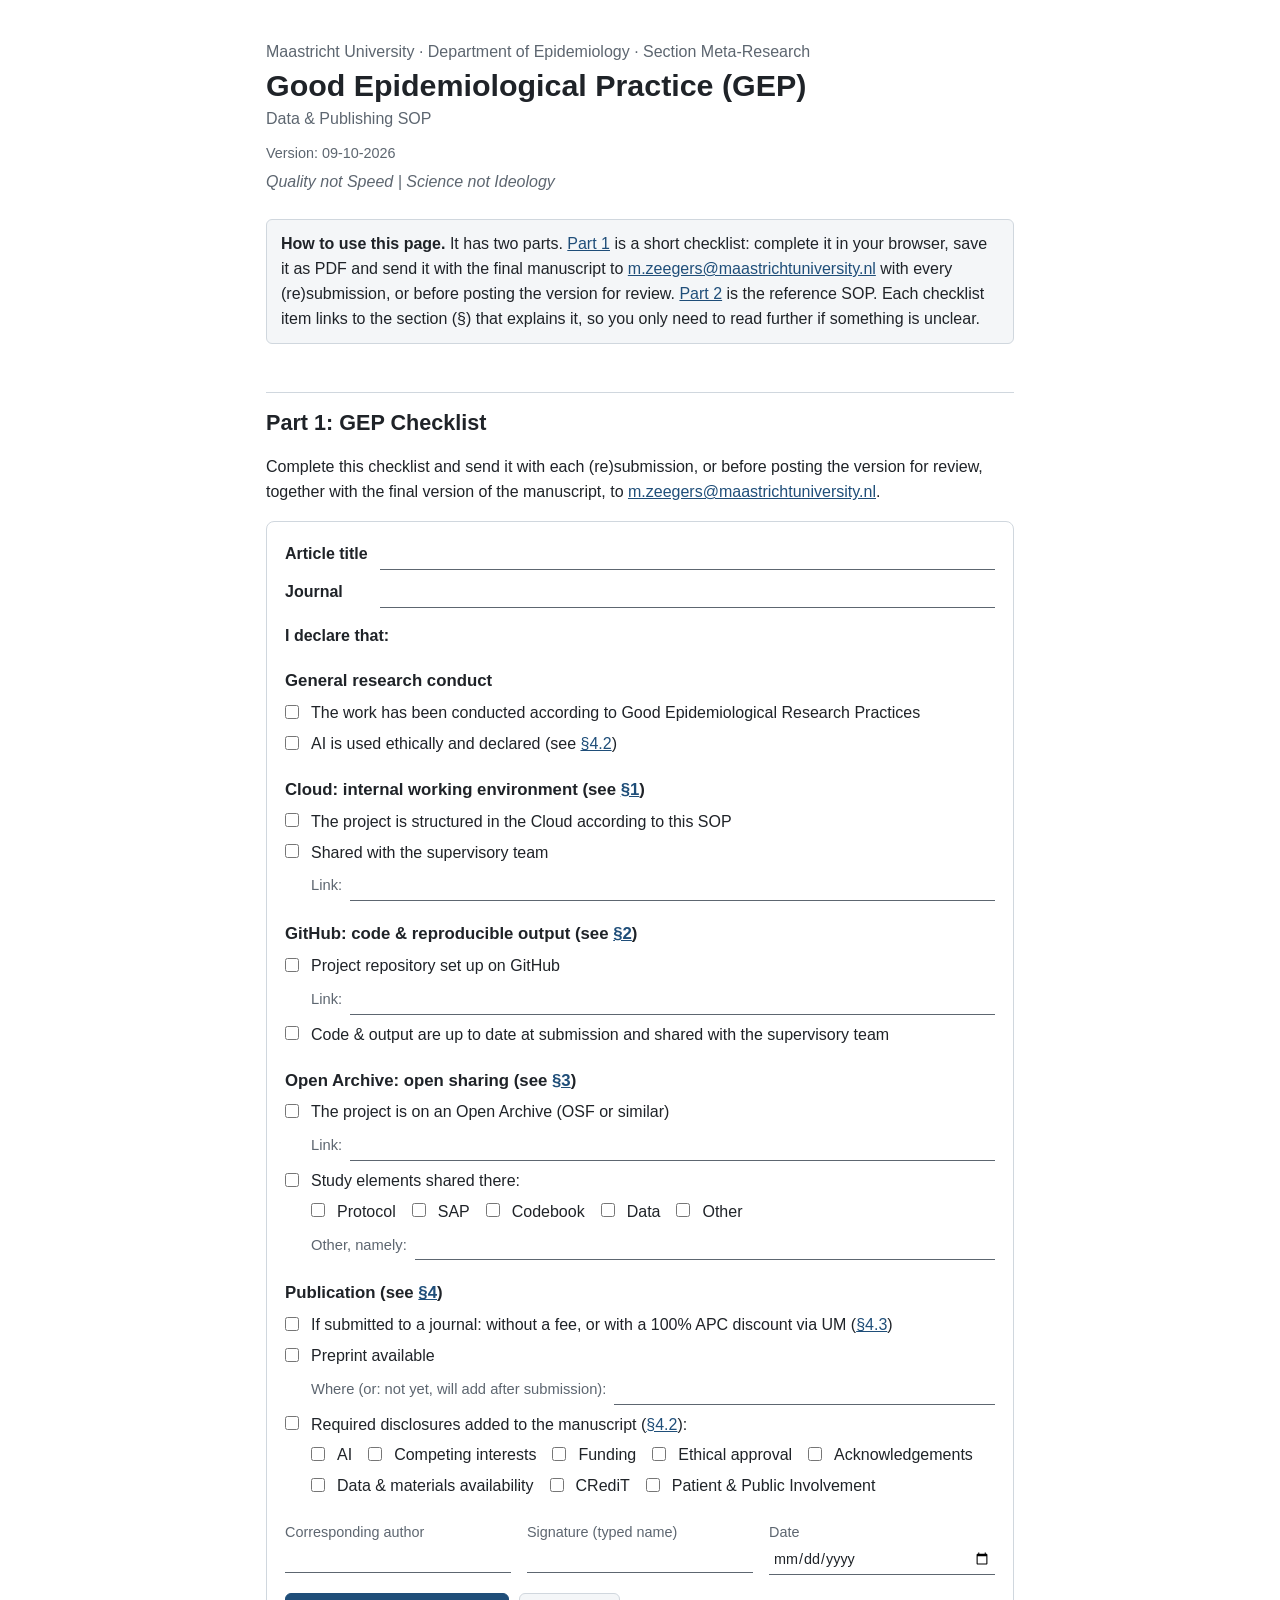
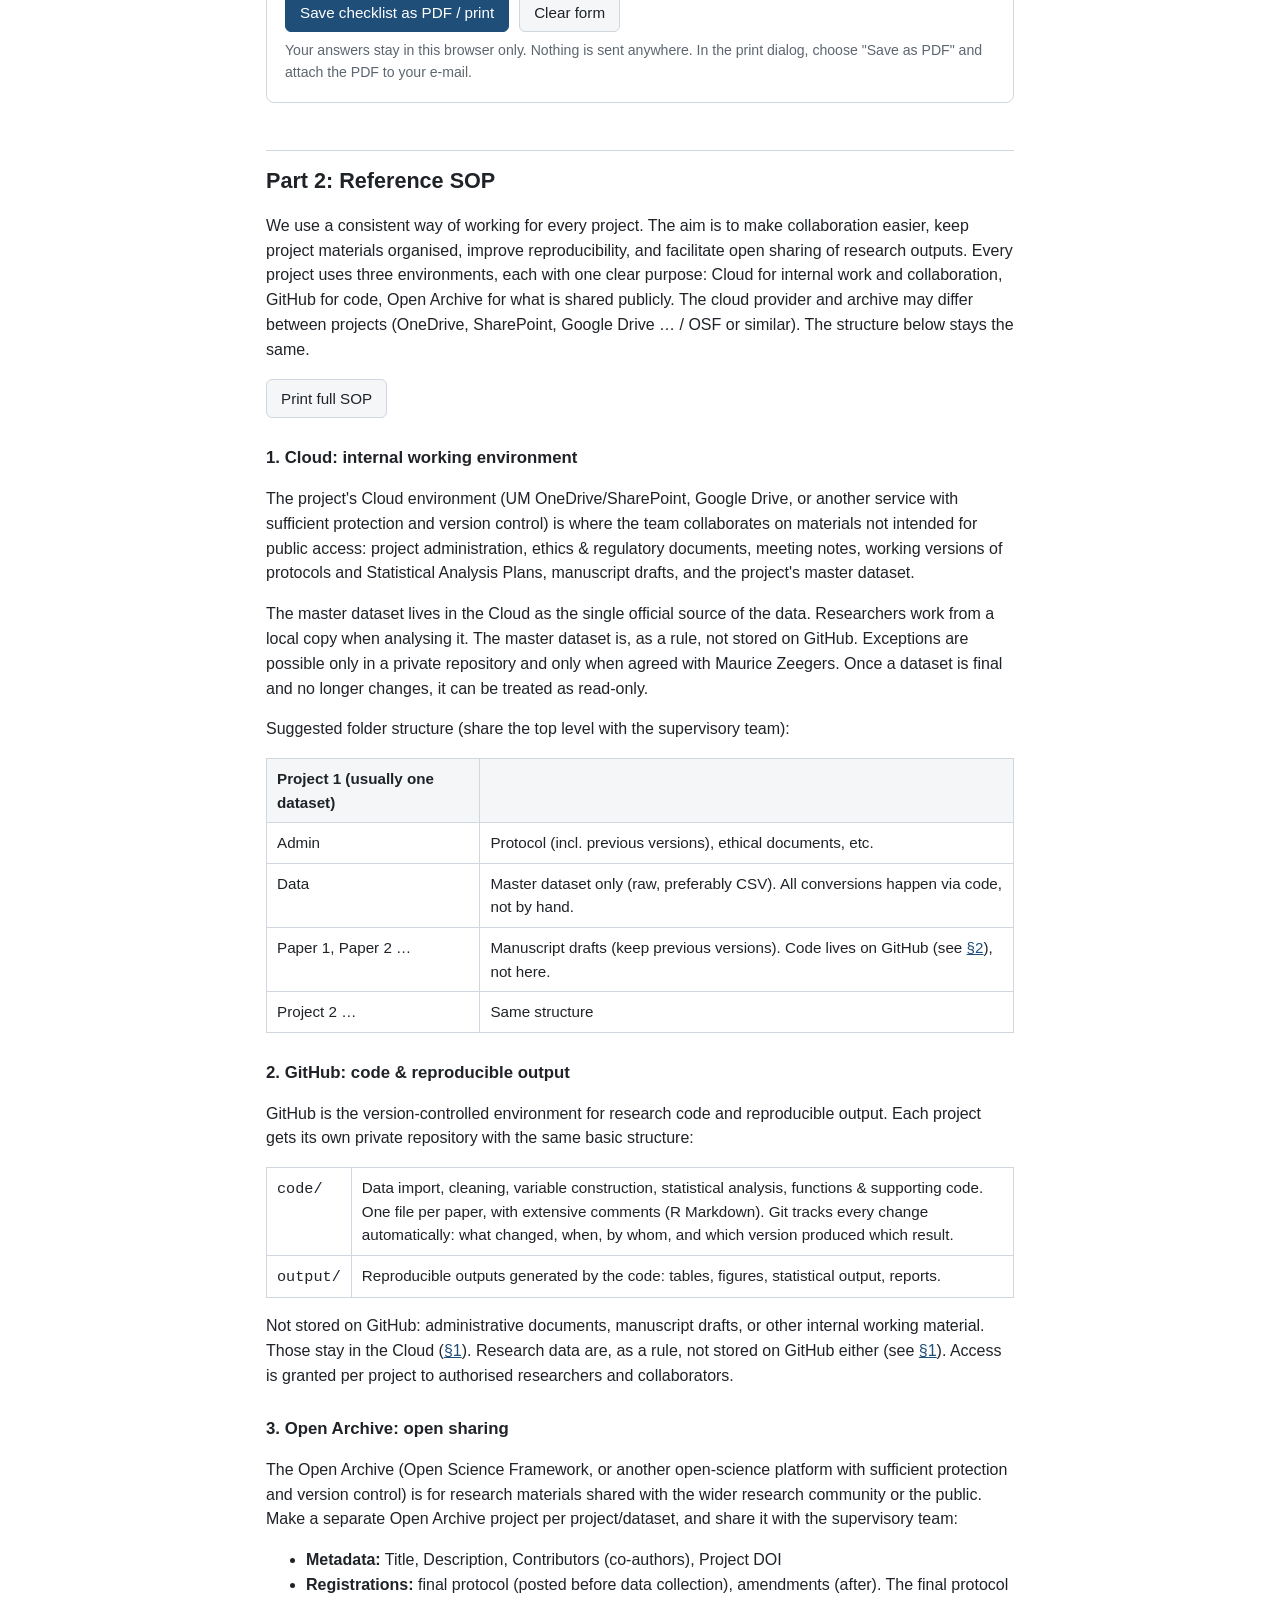
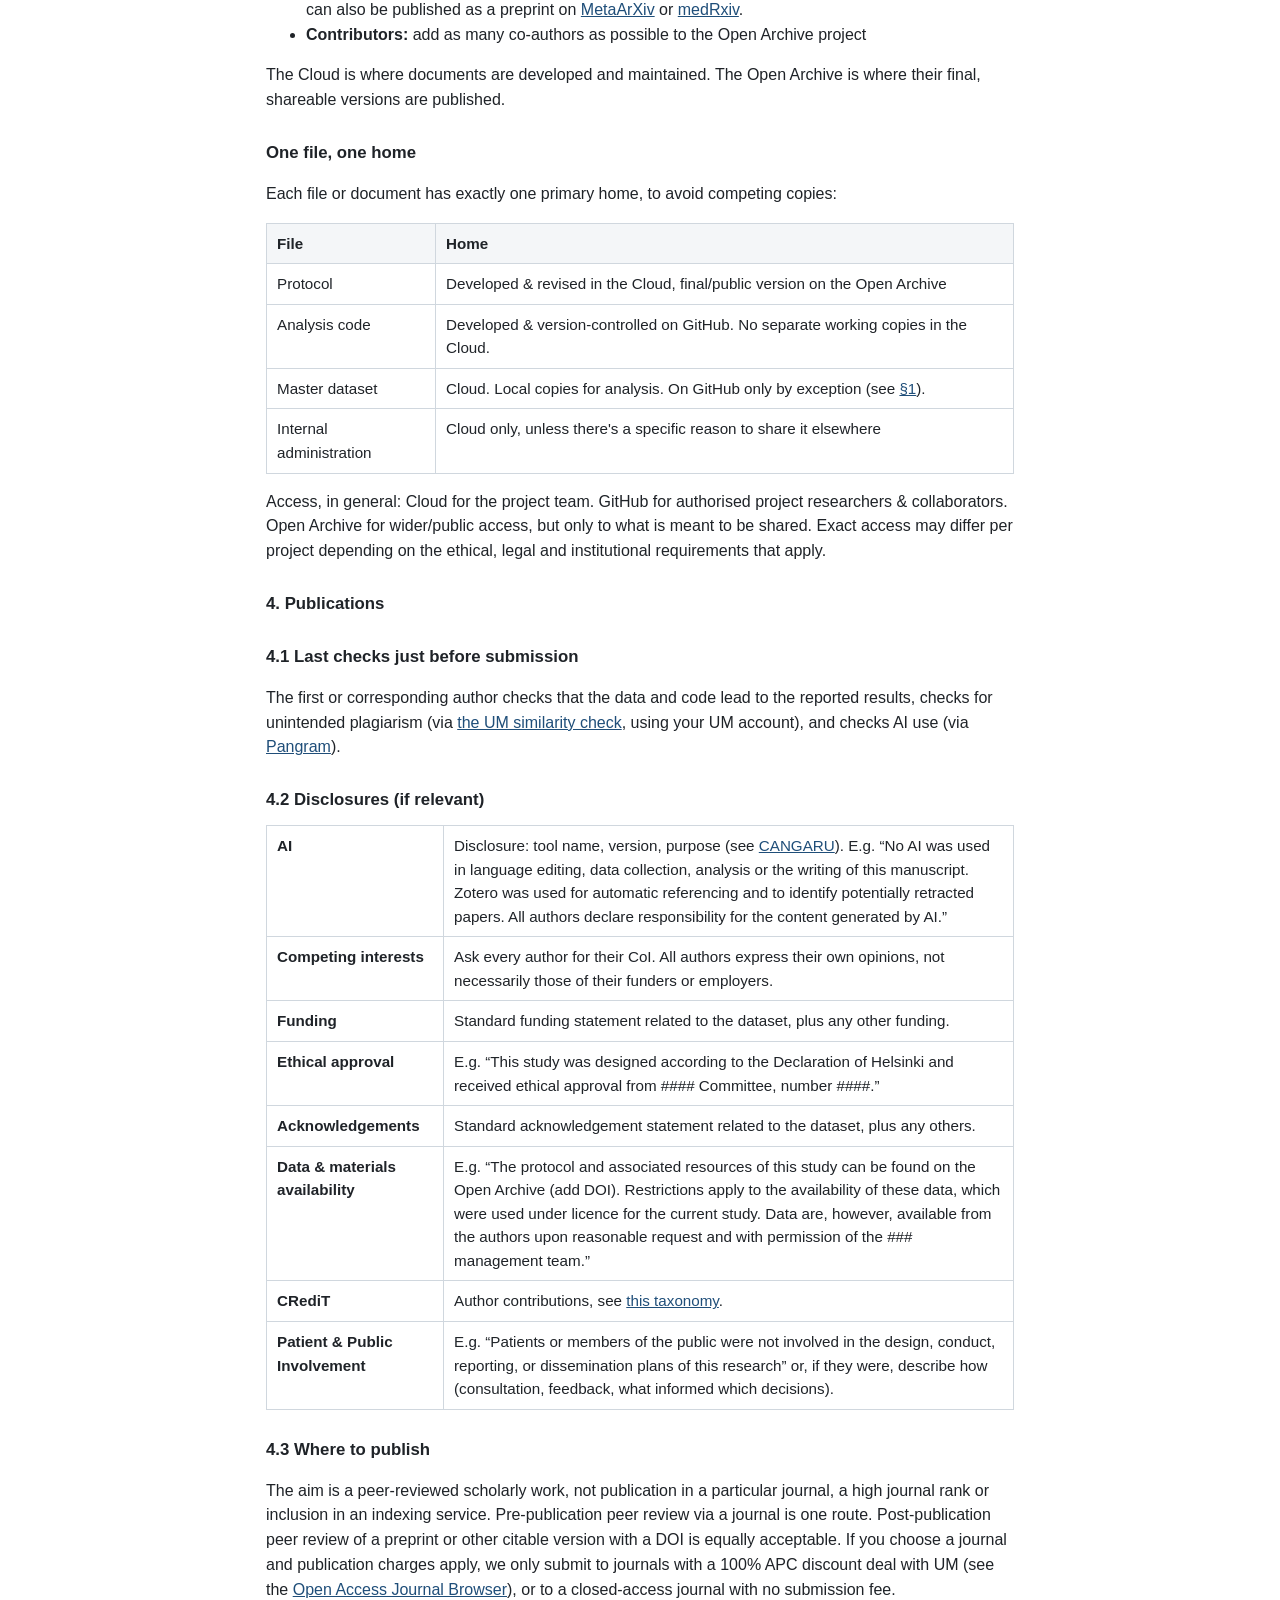
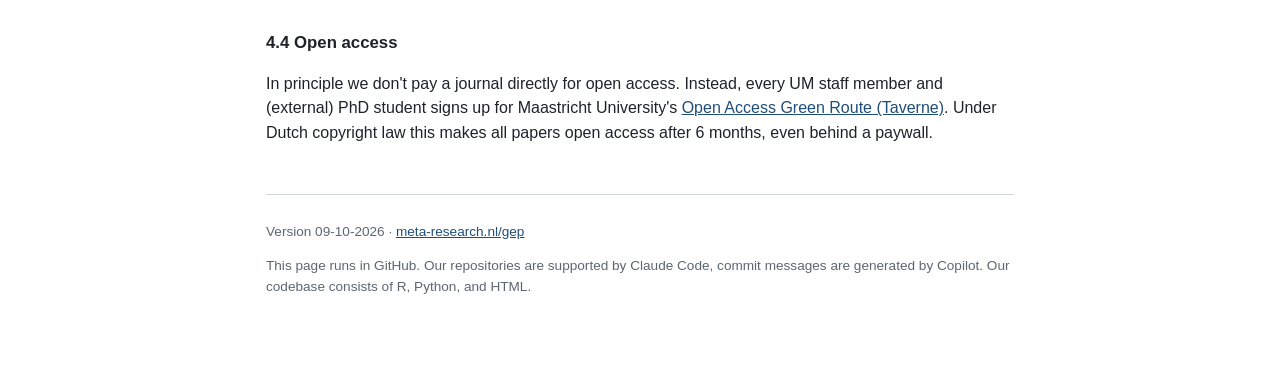
==== commit e4bb1d05: "GEP SOP: contrast pre- and post-publication peer review" ====
--- a/gep/index.html
+++ b/gep/index.html
@@ -268,7 +268,7 @@
 </table>
 
 <h3 id="s4-3">4.3 Where to publish</h3>
-<p>The aim is a peer-reviewed scholarly work, not publication in a particular journal, a high journal rank or inclusion in an indexing service. A journal is one route. A preprint or other citable version with a DOI that is peer reviewed afterwards, in the open, is equally acceptable. If you choose a journal and publication charges apply, we only submit to journals with a 100% APC discount deal with UM (see the <a href="https://library.maastrichtuniversity.nl/research/publishing/information/funding-and-costs/deals-and-discounts/">Open Access Journal Browser</a>), or to a closed-access journal with no submission fee.</p>
+<p>The aim is a peer-reviewed scholarly work, not publication in a particular journal, a high journal rank or inclusion in an indexing service. Pre-publication peer review via a journal is one route. Post-publication peer review of a preprint or other citable version with a DOI is equally acceptable. If you choose a journal and publication charges apply, we only submit to journals with a 100% APC discount deal with UM (see the <a href="https://library.maastrichtuniversity.nl/research/publishing/information/funding-and-costs/deals-and-discounts/">Open Access Journal Browser</a>), or to a closed-access journal with no submission fee.</p>
 
 <h3 id="s4-4">4.4 Open access</h3>
 <p>In principle we don't pay a journal directly for open access. Instead, every UM staff member and (external) PhD student signs up for Maastricht University's <a href="https://library.maastrichtuniversity.nl/research/publishing/information/sharing-research-outputs/taverne/">Open Access Green Route (Taverne)</a>. Under Dutch copyright law this makes all papers open access after 6 months, even behind a paywall.</p>
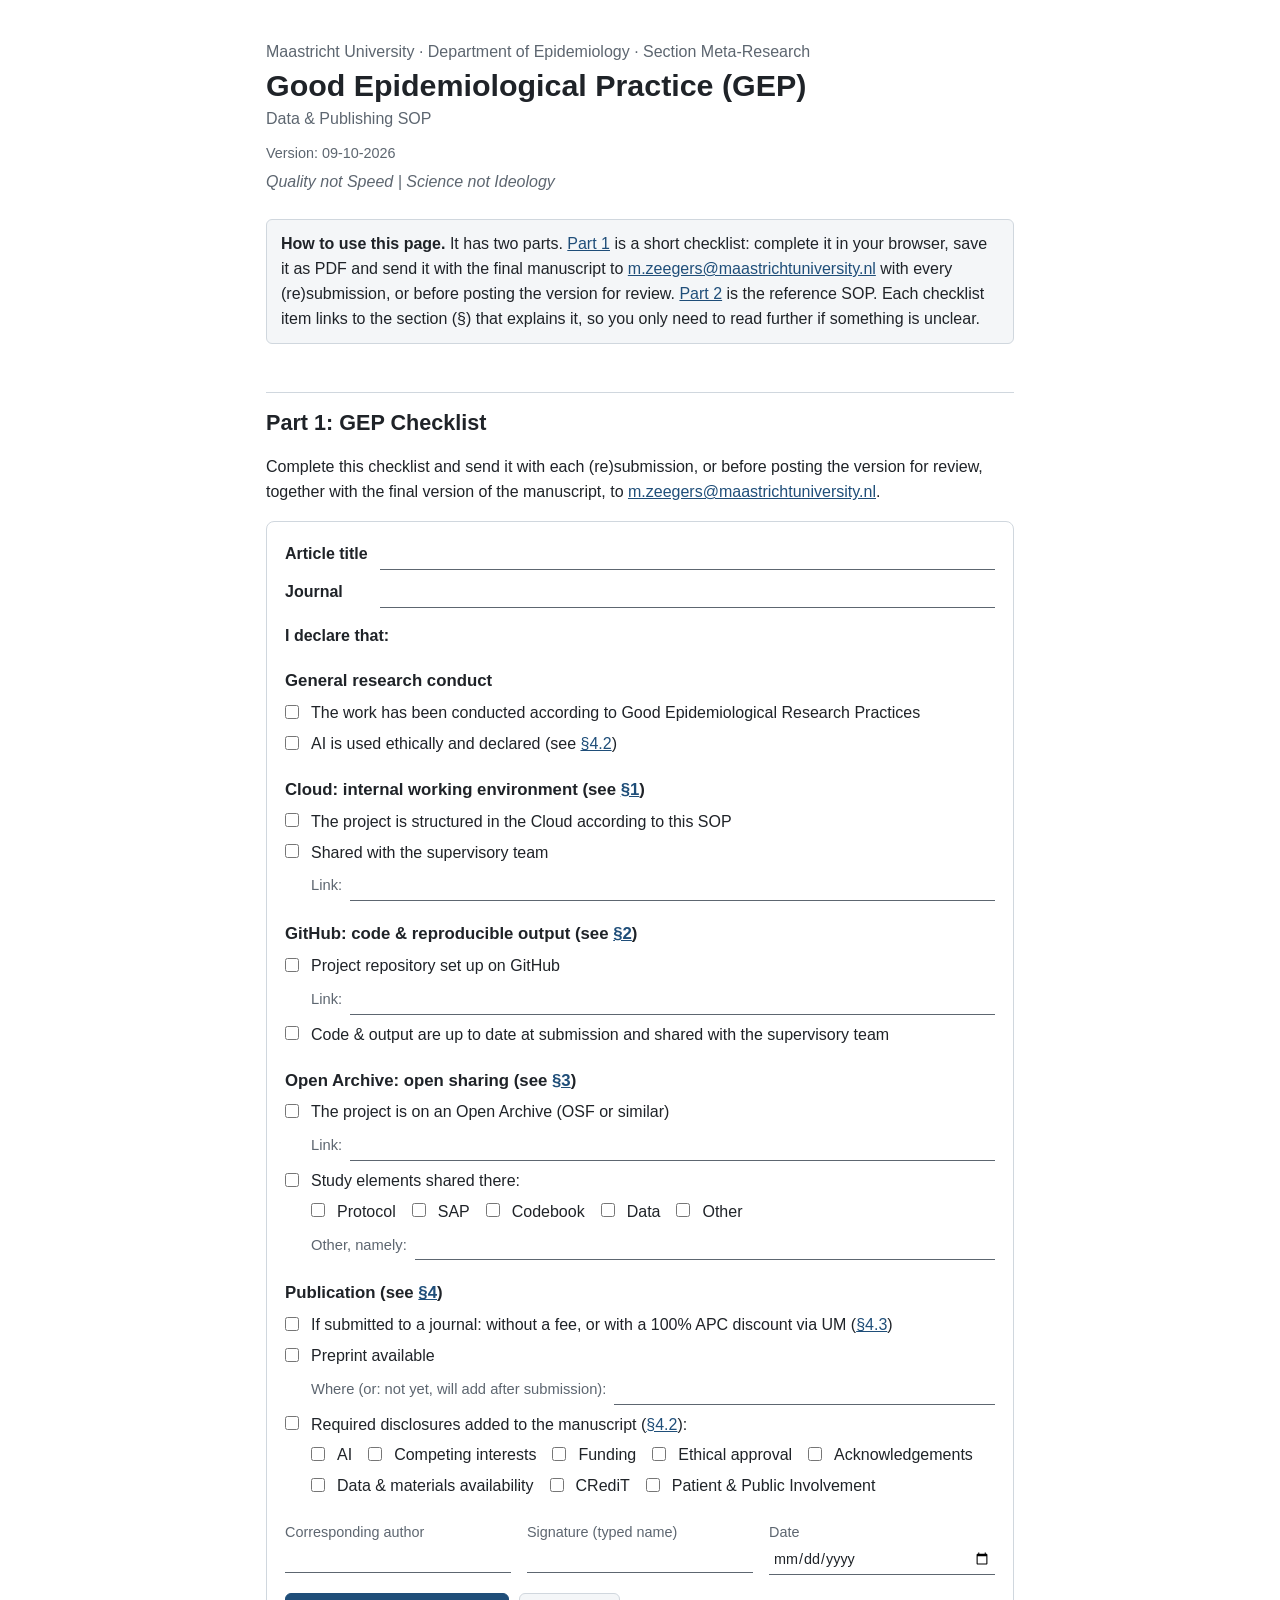
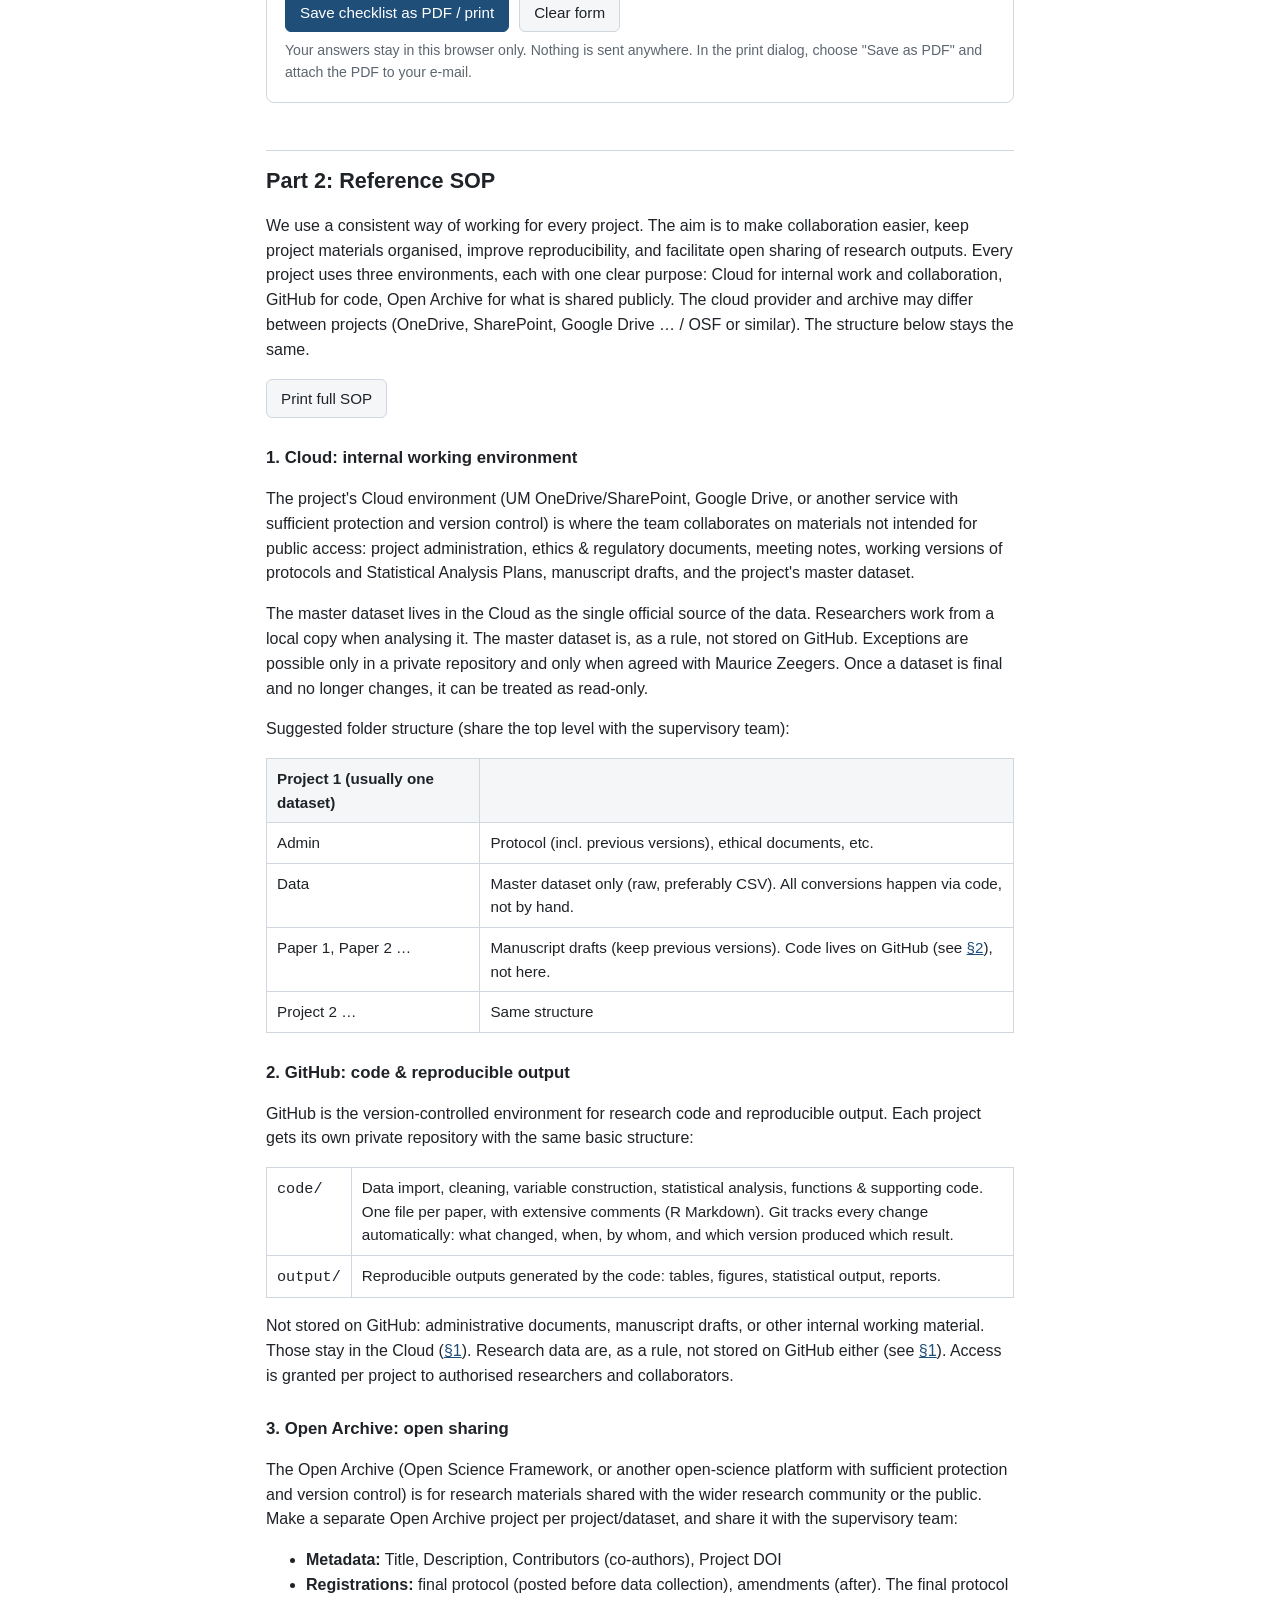
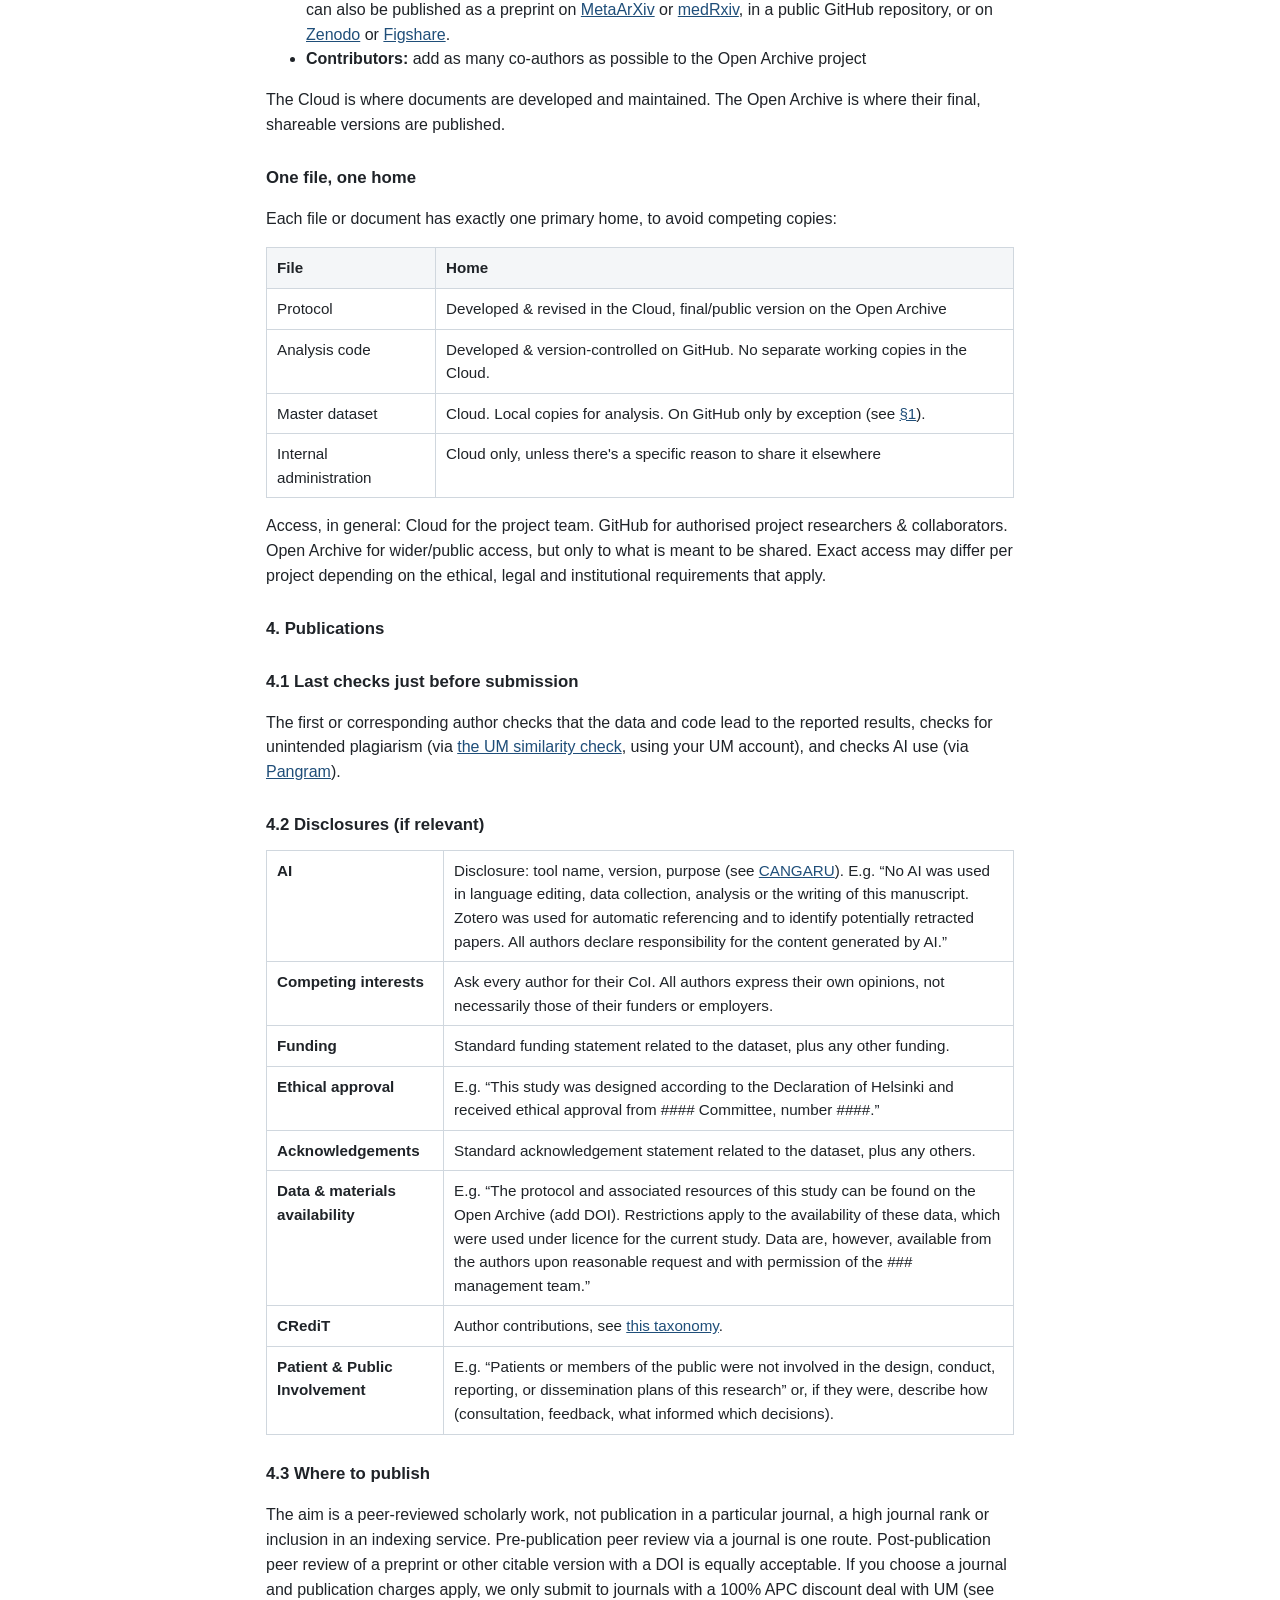
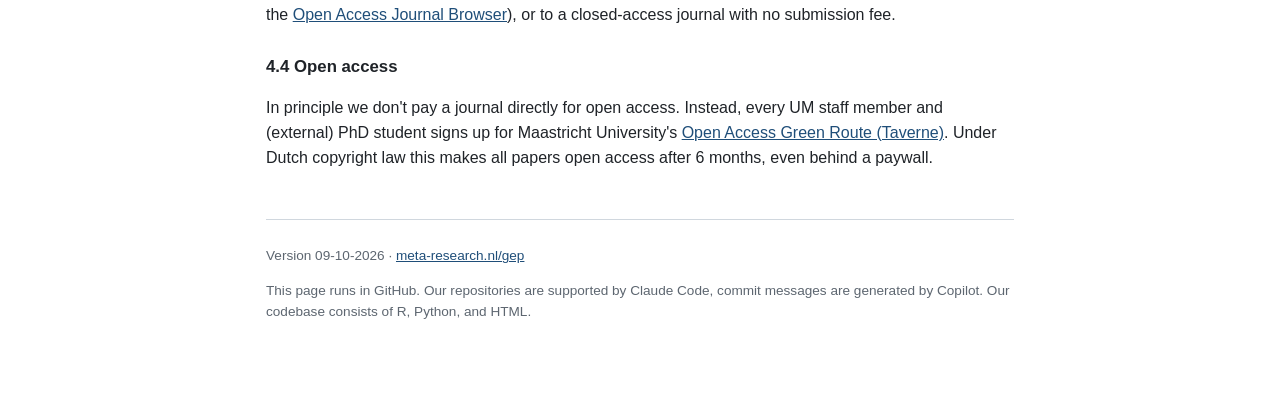
==== commit 3e6348b2: "GEP SOP: protocol can also go to a public GitHub repo, Zenodo or Figshare" ====
--- a/gep/index.html
+++ b/gep/index.html
@@ -234,7 +234,7 @@
 <p>The Open Archive (Open Science Framework, or another open-science platform with sufficient protection and version control) is for research materials shared with the wider research community or the public. Make a separate Open Archive project per project/dataset, and share it with the supervisory team:</p>
 <ul>
   <li><strong>Metadata:</strong> Title, Description, Contributors (co-authors), Project DOI</li>
-  <li><strong>Registrations:</strong> final protocol (posted before data collection), amendments (after). The final protocol can also be published as a preprint on <a href="https://osf.io/preprints/metaarxiv">MetaArXiv</a> or <a href="https://www.medrxiv.org/">medRxiv</a>.</li>
+  <li><strong>Registrations:</strong> final protocol (posted before data collection), amendments (after). The final protocol can also be published as a preprint on <a href="https://osf.io/preprints/metaarxiv">MetaArXiv</a> or <a href="https://www.medrxiv.org/">medRxiv</a>, in a public GitHub repository, or on <a href="https://zenodo.org/">Zenodo</a> or <a href="https://figshare.com/">Figshare</a>.</li>
   <li><strong>Contributors:</strong> add as many co-authors as possible to the Open Archive project</li>
 </ul>
 <p>The Cloud is where documents are developed and maintained. The Open Archive is where their final, shareable versions are published.</p>
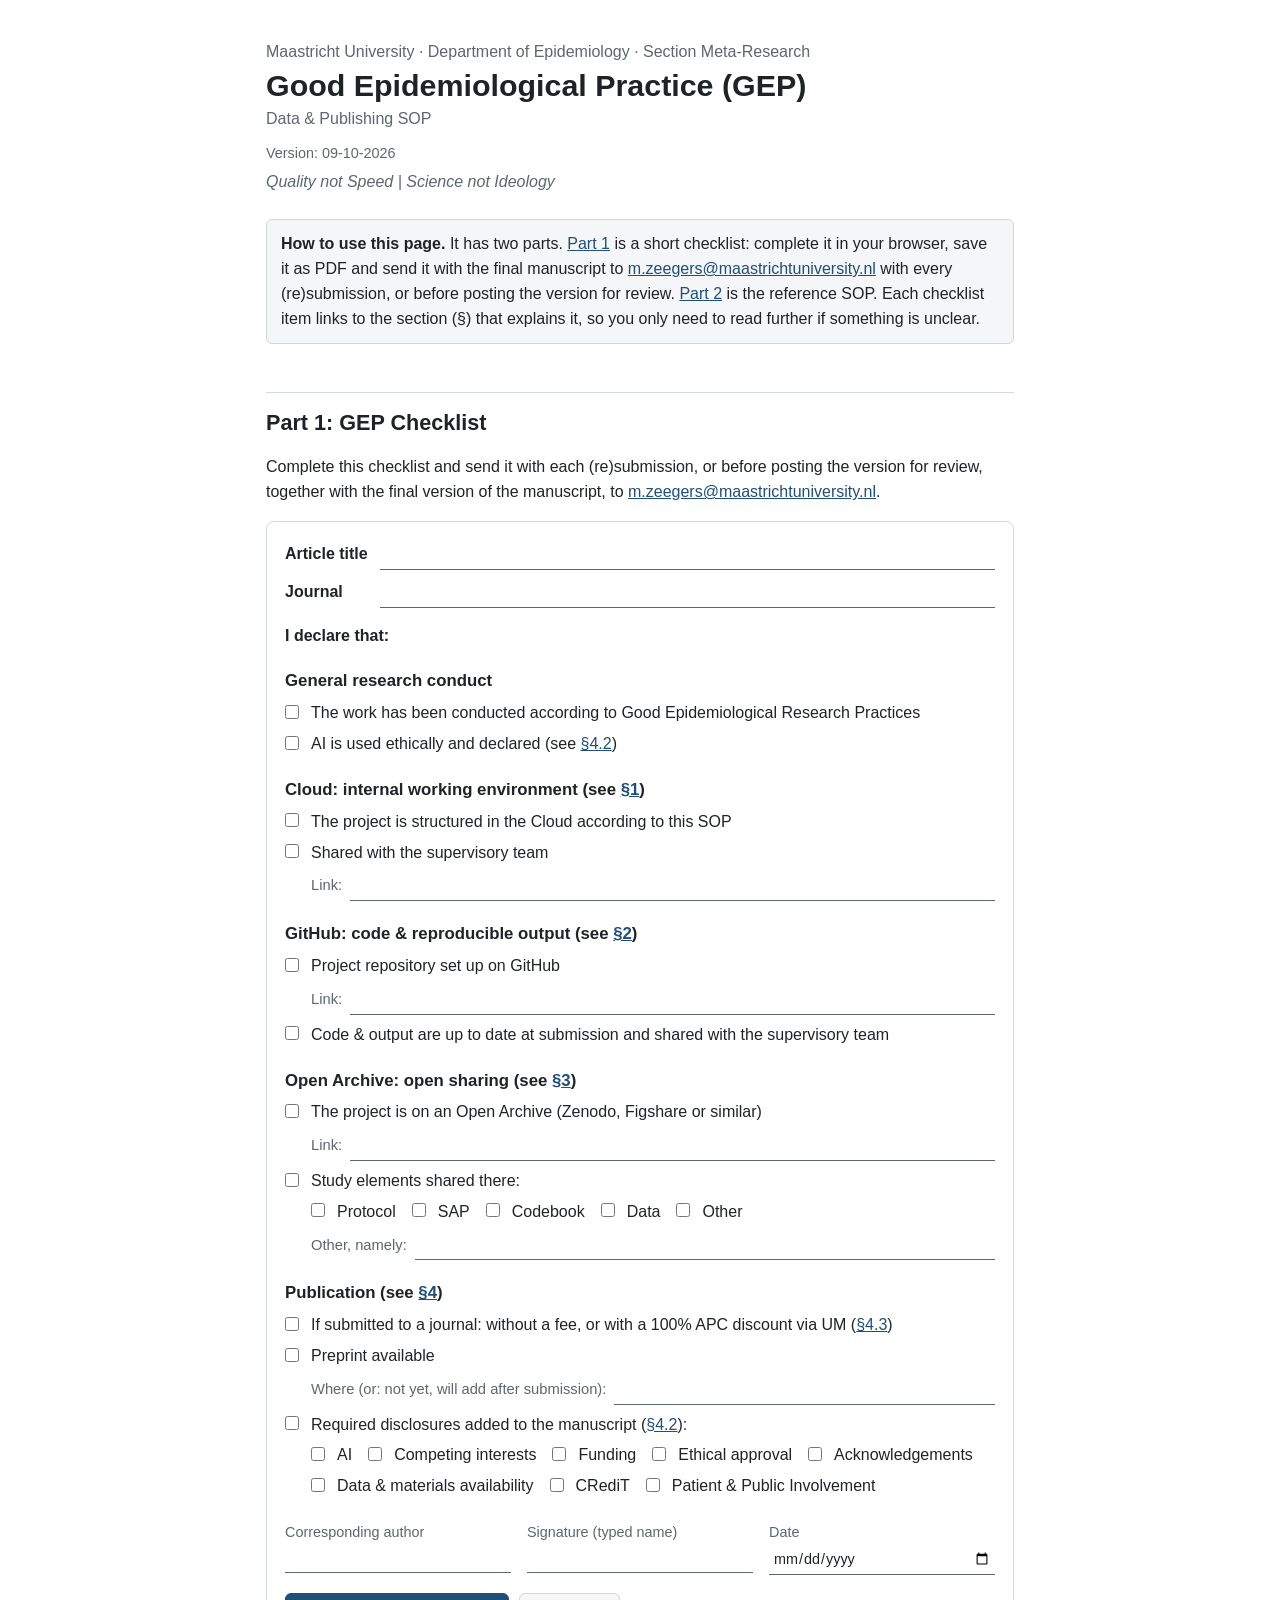
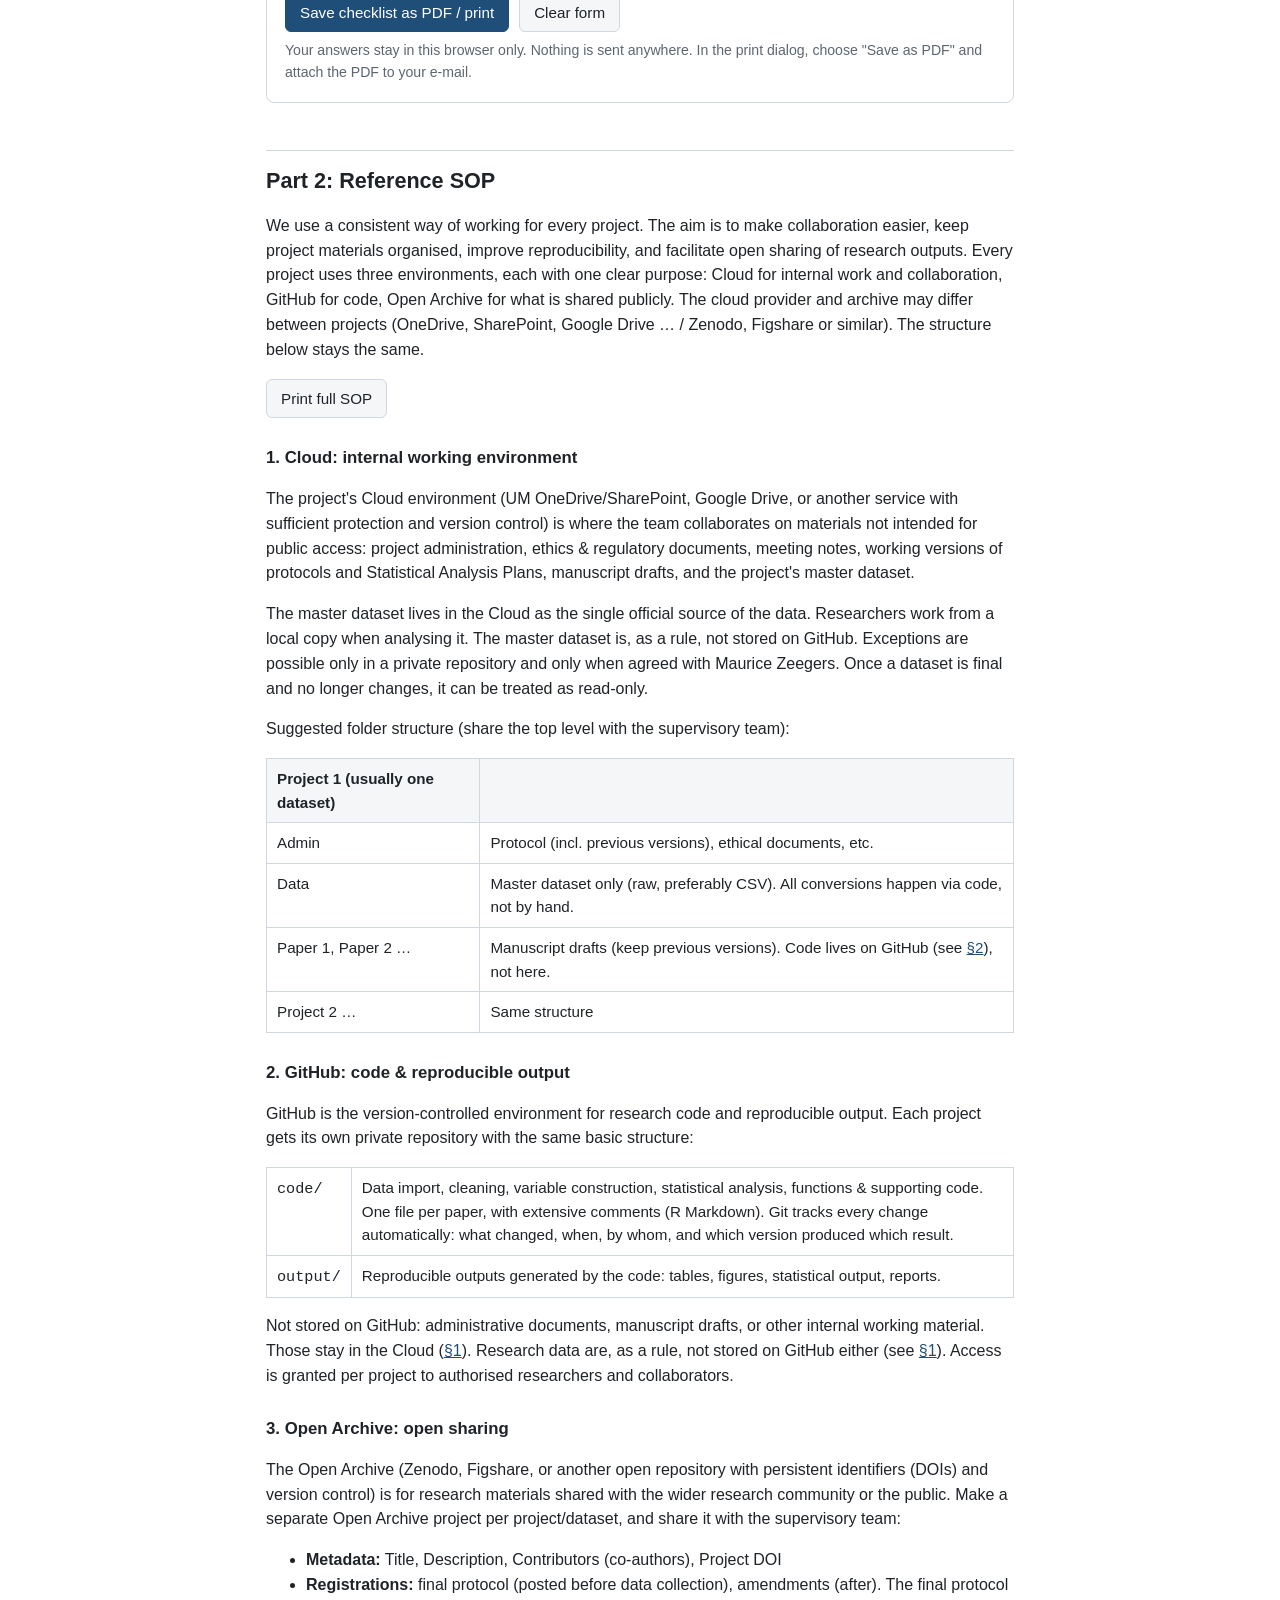
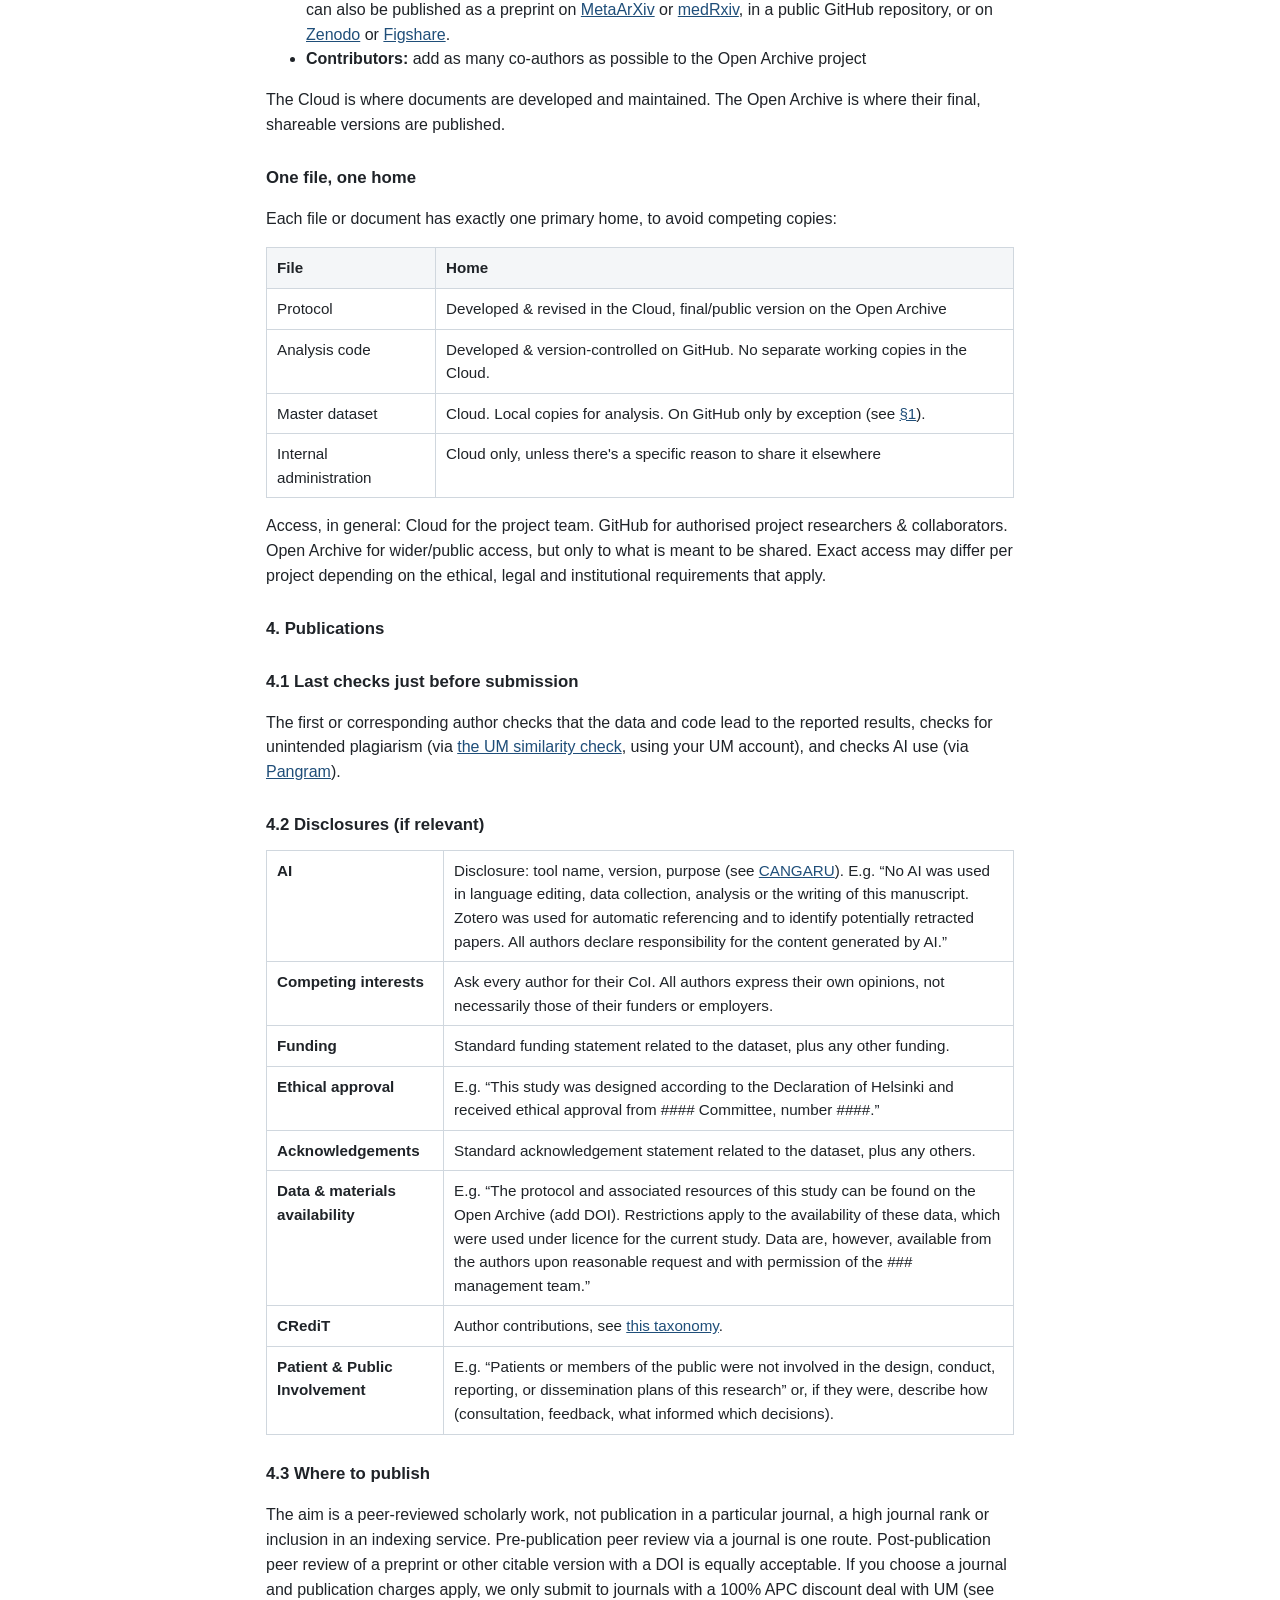
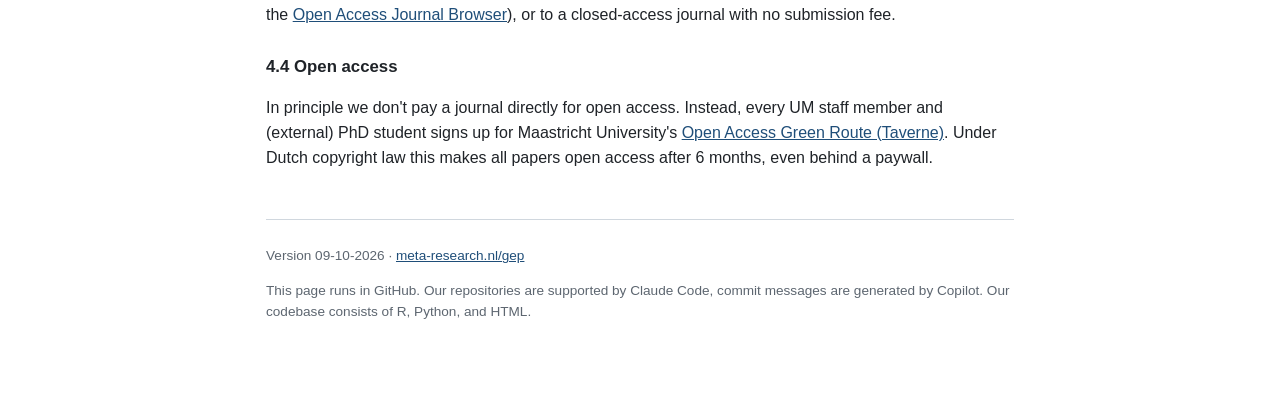
==== commit 684e7bcc: "GEP SOP: Open Archive no longer centred on OSF; Zenodo, Figshare or similar" ====
--- a/gep/index.html
+++ b/gep/index.html
@@ -163,7 +163,7 @@
   <div class="row"><label class="check"><input type="checkbox" name="gh-uptodate">Code &amp; output are up to date at submission and shared with the supervisory team</label></div>
 
   <h3>Open Archive: open sharing (see <a href="#s3">§3</a>)</h3>
-  <div class="row"><label class="check"><input type="checkbox" name="oa-project">The project is on an Open Archive (OSF or similar)</label></div>
+  <div class="row"><label class="check"><input type="checkbox" name="oa-project">The project is on an Open Archive (Zenodo, Figshare or similar)</label></div>
   <div class="field"><span>Link:</span><input type="url" name="oa-link" aria-label="Open Archive link"></div>
   <div class="row"><label class="check"><input type="checkbox" name="oa-elements">Study elements shared there:</label></div>
   <div class="inline">
@@ -207,7 +207,7 @@
 
 <section class="sop" id="part-2">
 <h2>Part 2: Reference SOP</h2>
-<p>We use a consistent way of working for every project. The aim is to make collaboration easier, keep project materials organised, improve reproducibility, and facilitate open sharing of research outputs. Every project uses three environments, each with one clear purpose: Cloud for internal work and collaboration, GitHub for code, Open Archive for what is shared publicly. The cloud provider and archive may differ between projects (OneDrive, SharePoint, Google Drive … / OSF or similar). The structure below stays the same.</p>
+<p>We use a consistent way of working for every project. The aim is to make collaboration easier, keep project materials organised, improve reproducibility, and facilitate open sharing of research outputs. Every project uses three environments, each with one clear purpose: Cloud for internal work and collaboration, GitHub for code, Open Archive for what is shared publicly. The cloud provider and archive may differ between projects (OneDrive, SharePoint, Google Drive … / Zenodo, Figshare or similar). The structure below stays the same.</p>
 <p class="no-print"><button type="button" id="btn-print-all">Print full SOP</button></p>
 
 <h3 id="s1">1. Cloud: internal working environment</h3>
@@ -231,7 +231,7 @@
 <p>Not stored on GitHub: administrative documents, manuscript drafts, or other internal working material. Those stay in the Cloud (<a href="#s1">§1</a>). Research data are, as a rule, not stored on GitHub either (see <a href="#s1">§1</a>). Access is granted per project to authorised researchers and collaborators.</p>
 
 <h3 id="s3">3. Open Archive: open sharing</h3>
-<p>The Open Archive (Open Science Framework, or another open-science platform with sufficient protection and version control) is for research materials shared with the wider research community or the public. Make a separate Open Archive project per project/dataset, and share it with the supervisory team:</p>
+<p>The Open Archive (Zenodo, Figshare, or another open repository with persistent identifiers (DOIs) and version control) is for research materials shared with the wider research community or the public. Make a separate Open Archive project per project/dataset, and share it with the supervisory team:</p>
 <ul>
   <li><strong>Metadata:</strong> Title, Description, Contributors (co-authors), Project DOI</li>
   <li><strong>Registrations:</strong> final protocol (posted before data collection), amendments (after). The final protocol can also be published as a preprint on <a href="https://osf.io/preprints/metaarxiv">MetaArXiv</a> or <a href="https://www.medrxiv.org/">medRxiv</a>, in a public GitHub repository, or on <a href="https://zenodo.org/">Zenodo</a> or <a href="https://figshare.com/">Figshare</a>.</li>
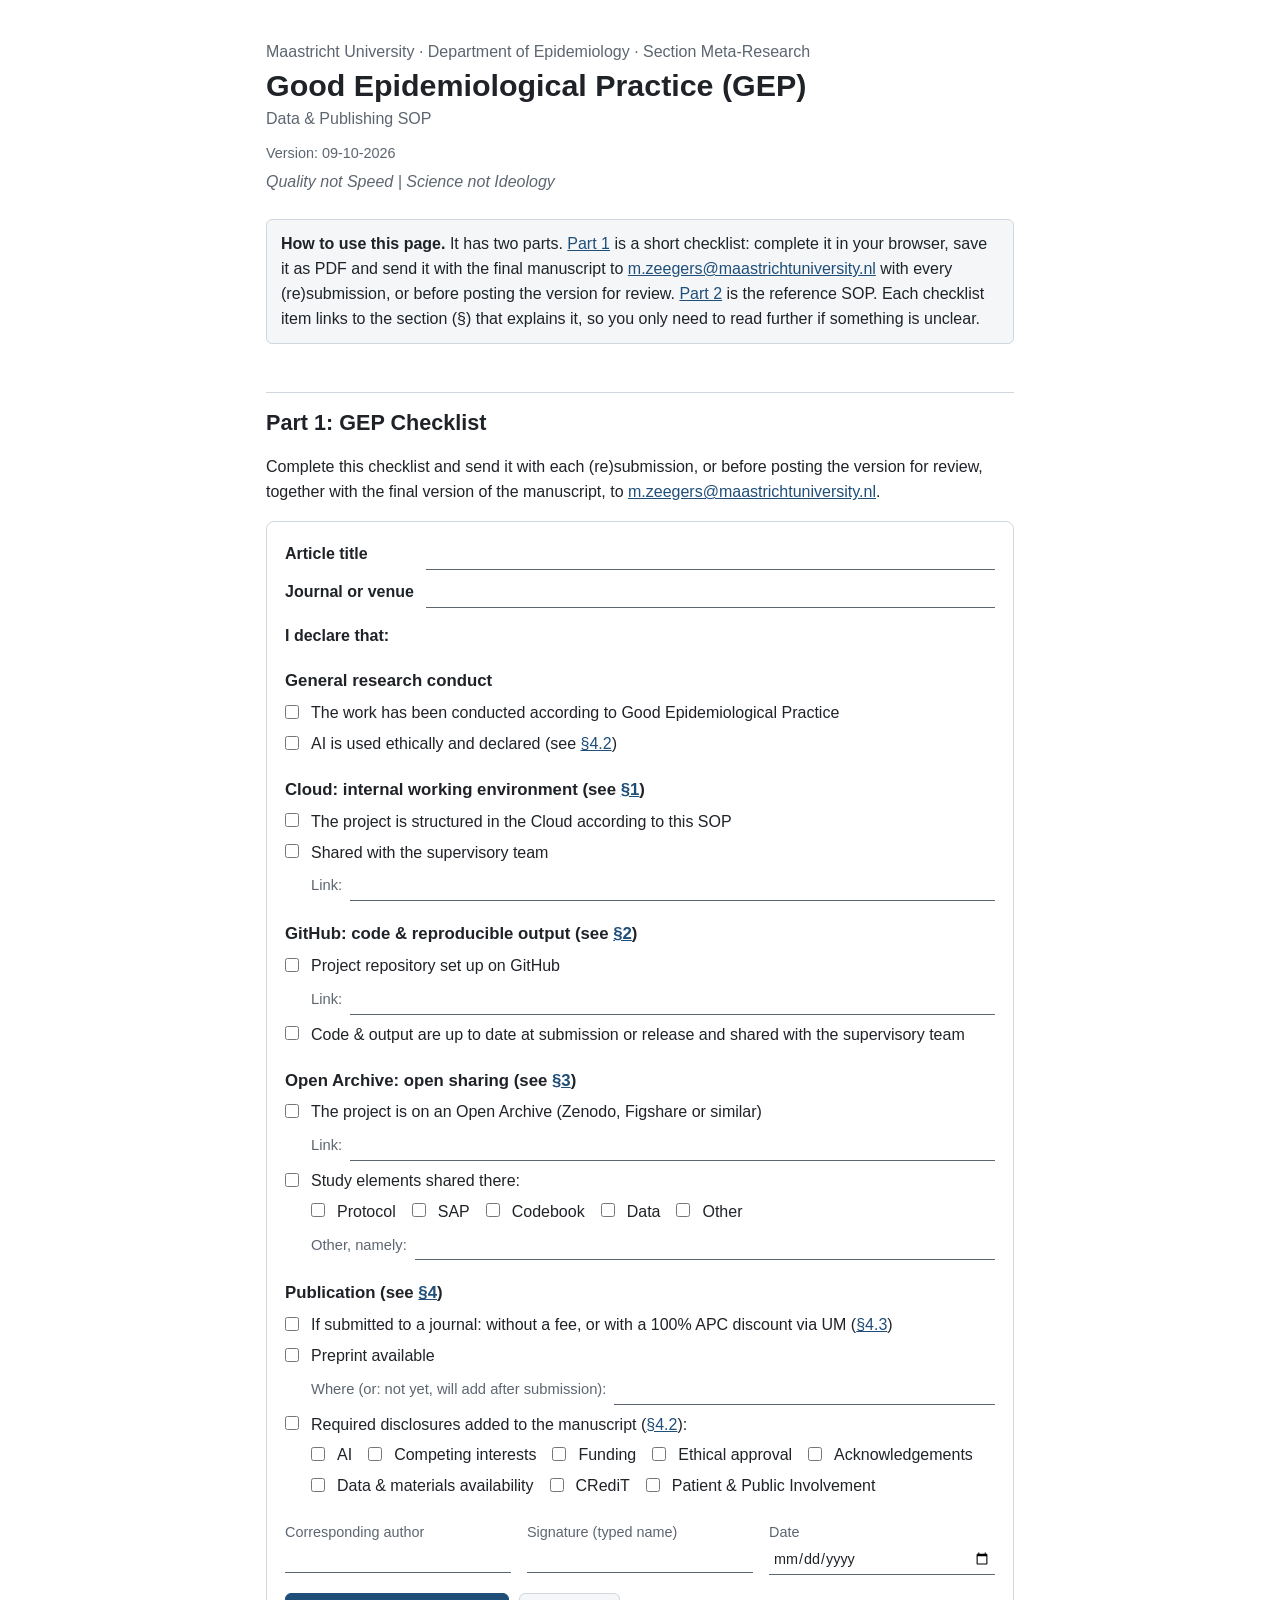
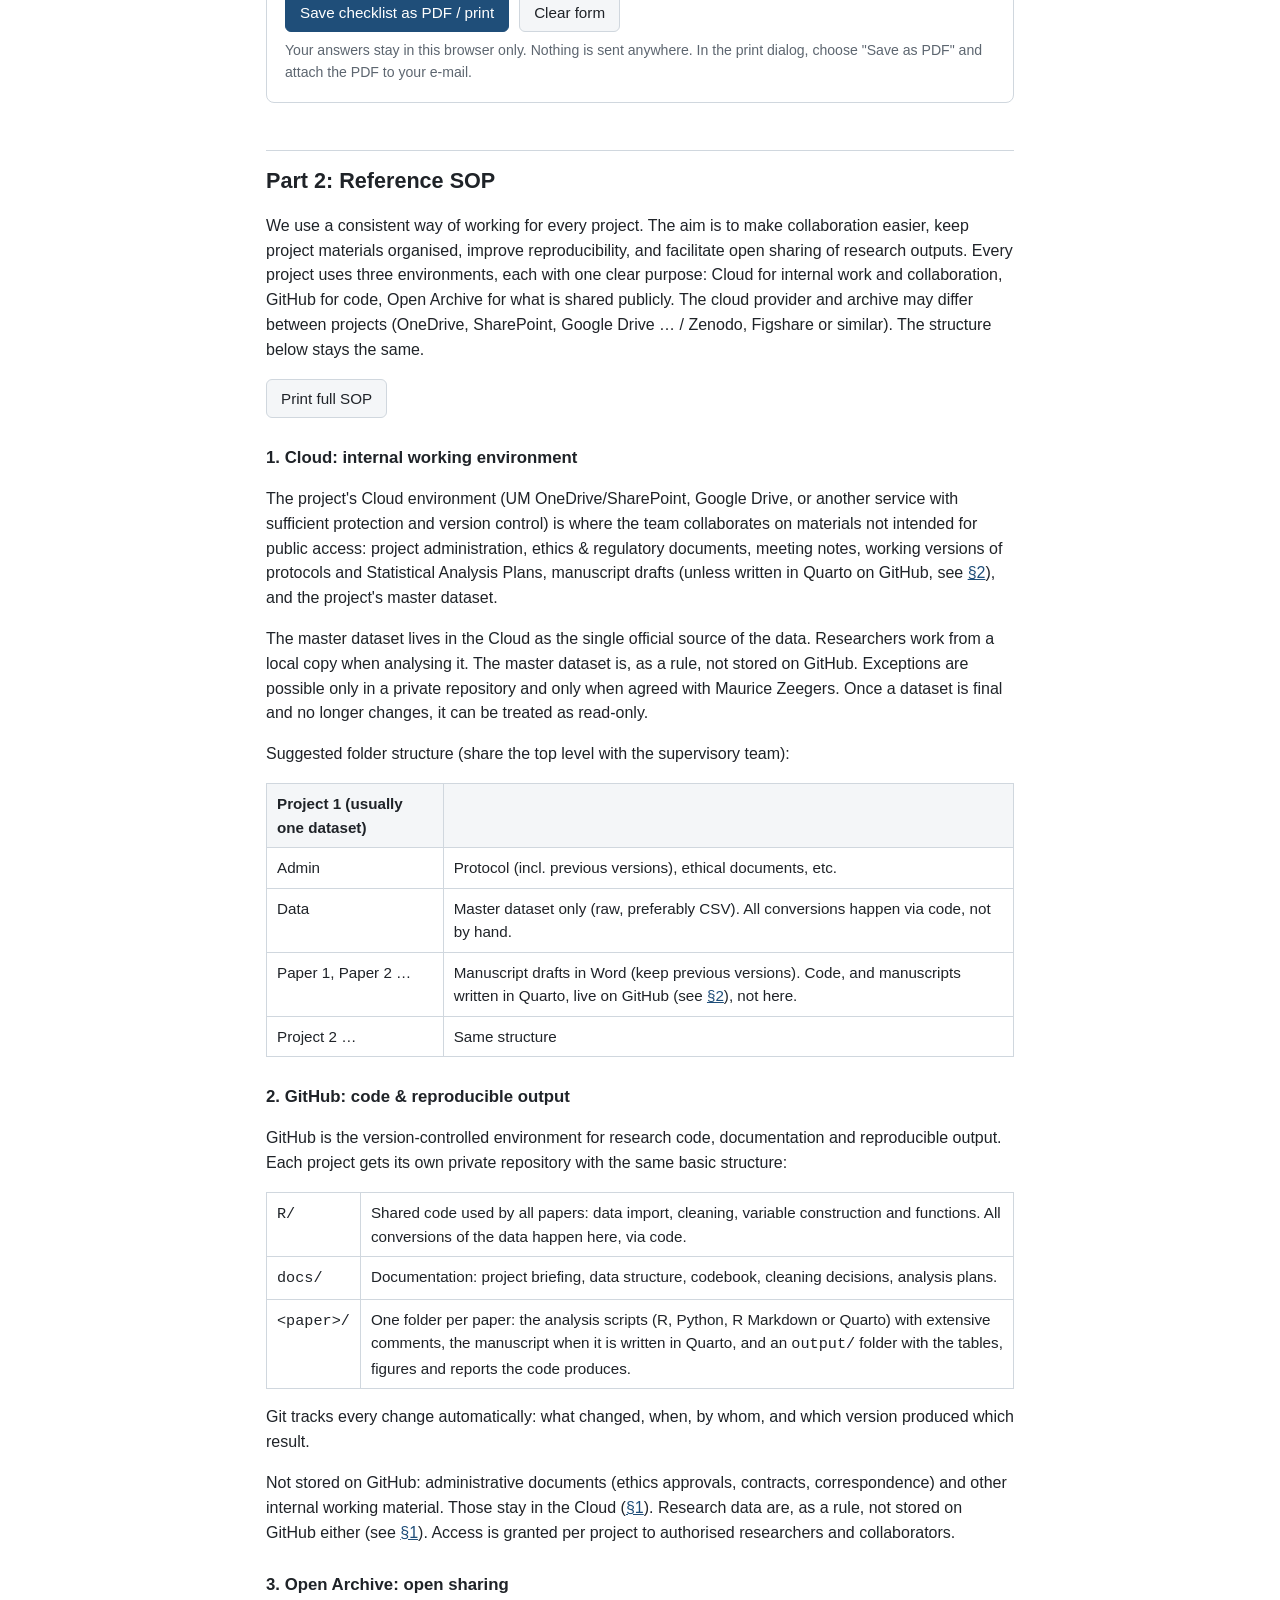
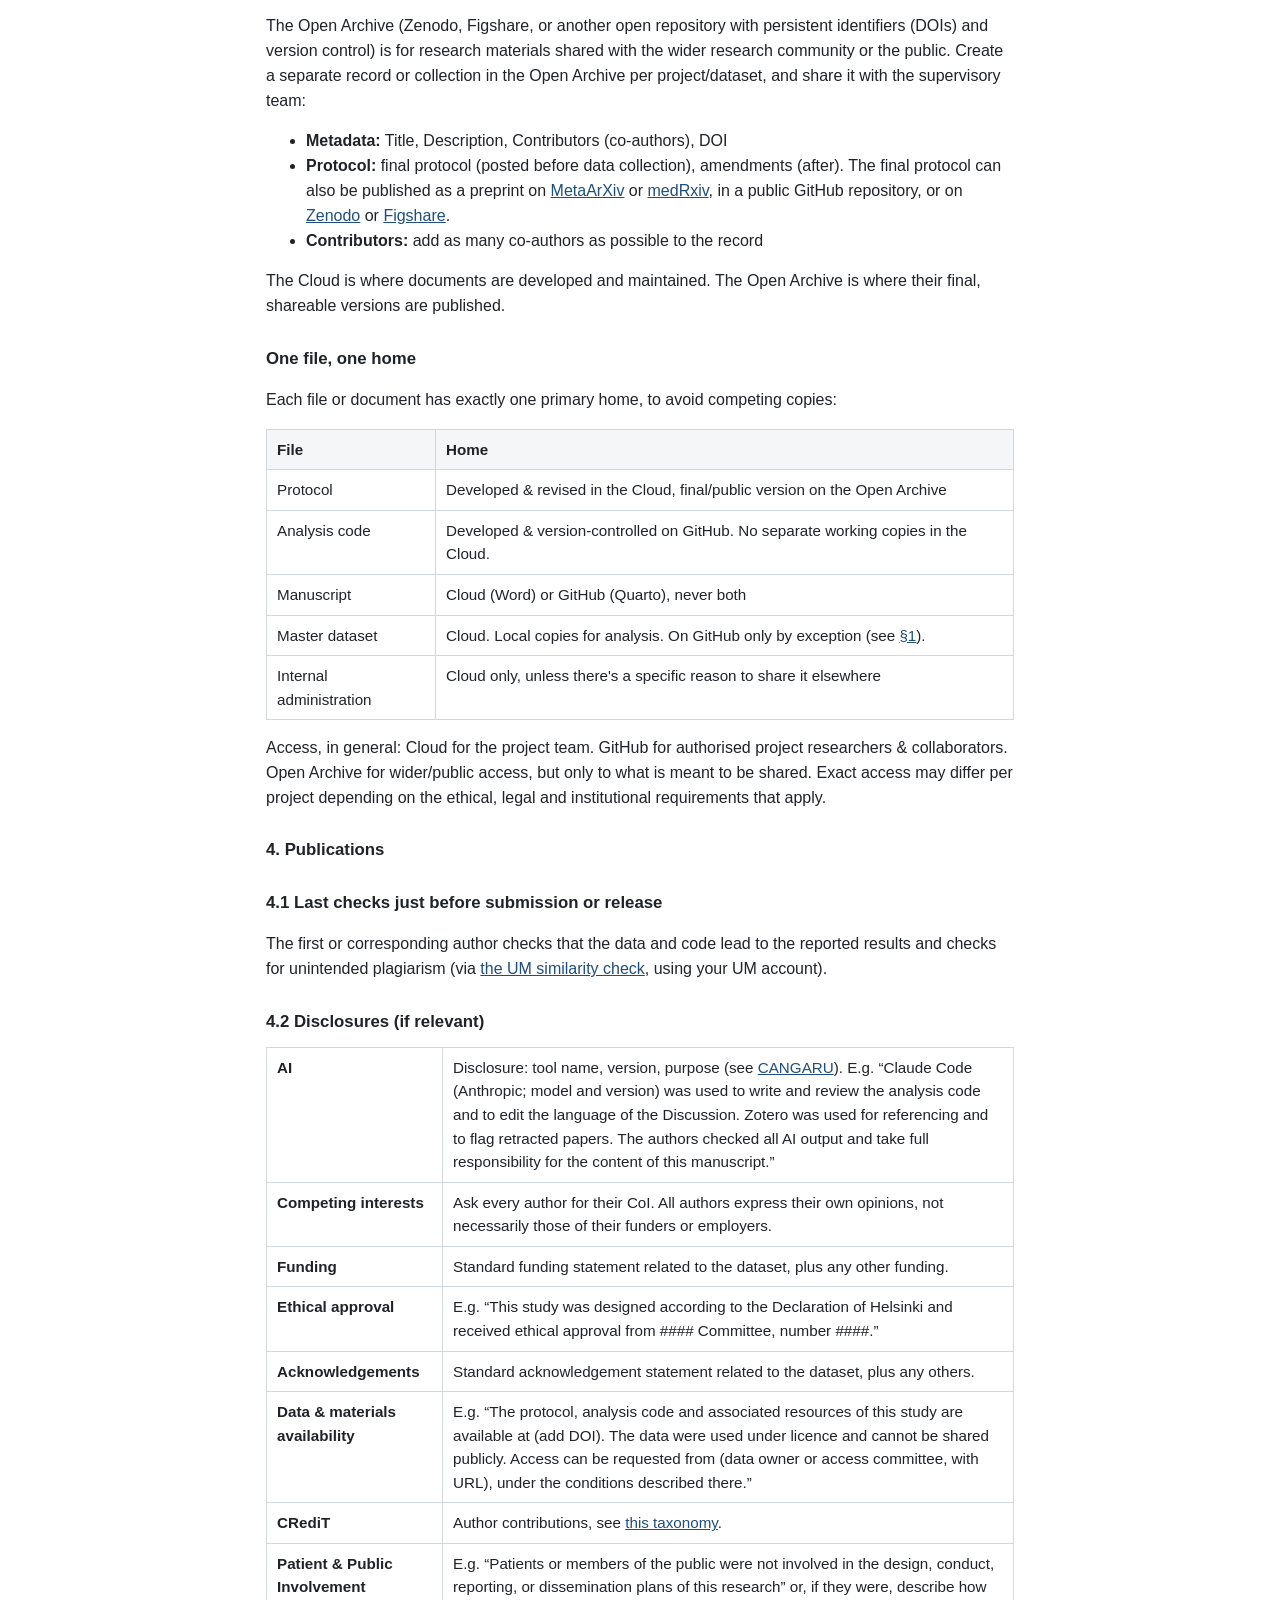
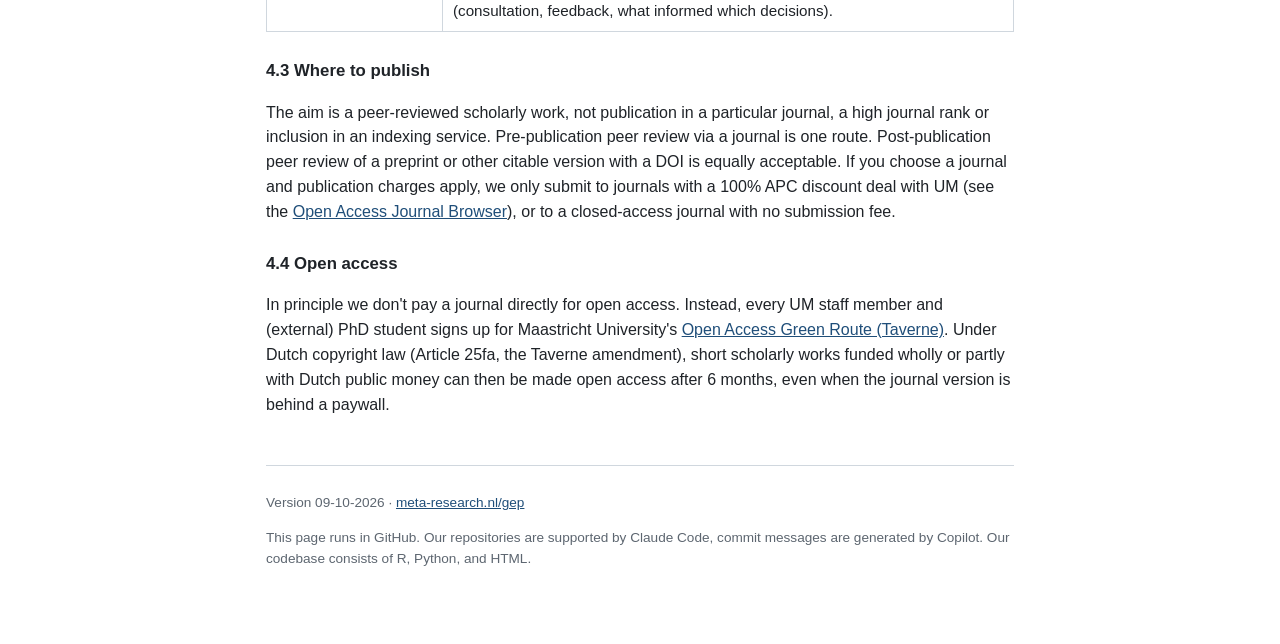
==== commit a30229f5: "GEP SOP: Quarto manuscripts and docs on GitHub, real repo layout, neutral archive terms, revised AI " ====
--- a/gep/index.html
+++ b/gep/index.html
@@ -143,13 +143,13 @@
 <form class="checklist" id="checklist" autocomplete="off" onsubmit="return false">
   <div class="head-fields">
     <label for="f-title">Article title</label><input type="text" id="f-title" name="title">
-    <label for="f-journal">Journal</label><input type="text" id="f-journal" name="journal">
+    <label for="f-journal">Journal or venue</label><input type="text" id="f-journal" name="journal">
   </div>
 
   <p><strong>I declare that:</strong></p>
 
   <h3>General research conduct</h3>
-  <div class="row"><label class="check"><input type="checkbox" name="gep">The work has been conducted according to Good Epidemiological Research Practices</label></div>
+  <div class="row"><label class="check"><input type="checkbox" name="gep">The work has been conducted according to Good Epidemiological Practice</label></div>
   <div class="row"><label class="check"><input type="checkbox" name="ai">AI is used ethically and declared (see <a href="#s4-2">§4.2</a>)</label></div>
 
   <h3>Cloud: internal working environment (see <a href="#s1">§1</a>)</h3>
@@ -160,7 +160,7 @@
   <h3>GitHub: code &amp; reproducible output (see <a href="#s2">§2</a>)</h3>
   <div class="row"><label class="check"><input type="checkbox" name="gh-repo">Project repository set up on GitHub</label></div>
   <div class="field"><span>Link:</span><input type="url" name="gh-link" aria-label="GitHub link"></div>
-  <div class="row"><label class="check"><input type="checkbox" name="gh-uptodate">Code &amp; output are up to date at submission and shared with the supervisory team</label></div>
+  <div class="row"><label class="check"><input type="checkbox" name="gh-uptodate">Code &amp; output are up to date at submission or release and shared with the supervisory team</label></div>
 
   <h3>Open Archive: open sharing (see <a href="#s3">§3</a>)</h3>
   <div class="row"><label class="check"><input type="checkbox" name="oa-project">The project is on an Open Archive (Zenodo, Figshare or similar)</label></div>
@@ -211,31 +211,33 @@
 <p class="no-print"><button type="button" id="btn-print-all">Print full SOP</button></p>
 
 <h3 id="s1">1. Cloud: internal working environment</h3>
-<p>The project's Cloud environment (UM OneDrive/SharePoint, Google Drive, or another service with sufficient protection and version control) is where the team collaborates on materials not intended for public access: project administration, ethics &amp; regulatory documents, meeting notes, working versions of protocols and Statistical Analysis Plans, manuscript drafts, and the project's master dataset.</p>
+<p>The project's Cloud environment (UM OneDrive/SharePoint, Google Drive, or another service with sufficient protection and version control) is where the team collaborates on materials not intended for public access: project administration, ethics &amp; regulatory documents, meeting notes, working versions of protocols and Statistical Analysis Plans, manuscript drafts (unless written in Quarto on GitHub, see <a href="#s2">§2</a>), and the project's master dataset.</p>
 <p>The master dataset lives in the Cloud as the single official source of the data. Researchers work from a local copy when analysing it. The master dataset is, as a rule, not stored on GitHub. Exceptions are possible only in a private repository and only when agreed with Maurice Zeegers. Once a dataset is final and no longer changes, it can be treated as read-only.</p>
 <p>Suggested folder structure (share the top level with the supervisory team):</p>
 <table class="wrap">
   <tr><th>Project 1 (usually one dataset)</th><th></th></tr>
   <tr><td>Admin</td><td>Protocol (incl. previous versions), ethical documents, etc.</td></tr>
   <tr><td>Data</td><td>Master dataset only (raw, preferably CSV). All conversions happen via code, not by hand.</td></tr>
-  <tr><td>Paper 1, Paper 2 …</td><td>Manuscript drafts (keep previous versions). Code lives on GitHub (see <a href="#s2">§2</a>), not here.</td></tr>
+  <tr><td>Paper 1, Paper 2 …</td><td>Manuscript drafts in Word (keep previous versions). Code, and manuscripts written in Quarto, live on GitHub (see <a href="#s2">§2</a>), not here.</td></tr>
   <tr><td>Project 2 …</td><td>Same structure</td></tr>
 </table>
 
 <h3 id="s2">2. GitHub: code &amp; reproducible output</h3>
-<p>GitHub is the version-controlled environment for research code and reproducible output. Each project gets its own private repository with the same basic structure:</p>
+<p>GitHub is the version-controlled environment for research code, documentation and reproducible output. Each project gets its own private repository with the same basic structure:</p>
 <table>
-  <tr><td><code>code/</code></td><td>Data import, cleaning, variable construction, statistical analysis, functions &amp; supporting code. One file per paper, with extensive comments (R Markdown). Git tracks every change automatically: what changed, when, by whom, and which version produced which result.</td></tr>
-  <tr><td><code>output/</code></td><td>Reproducible outputs generated by the code: tables, figures, statistical output, reports.</td></tr>
+  <tr><td><code>R/</code></td><td>Shared code used by all papers: data import, cleaning, variable construction and functions. All conversions of the data happen here, via code.</td></tr>
+  <tr><td><code>docs/</code></td><td>Documentation: project briefing, data structure, codebook, cleaning decisions, analysis plans.</td></tr>
+  <tr><td><code>&lt;paper&gt;/</code></td><td>One folder per paper: the analysis scripts (R, Python, R Markdown or Quarto) with extensive comments, the manuscript when it is written in Quarto, and an <code>output/</code> folder with the tables, figures and reports the code produces.</td></tr>
 </table>
-<p>Not stored on GitHub: administrative documents, manuscript drafts, or other internal working material. Those stay in the Cloud (<a href="#s1">§1</a>). Research data are, as a rule, not stored on GitHub either (see <a href="#s1">§1</a>). Access is granted per project to authorised researchers and collaborators.</p>
+<p>Git tracks every change automatically: what changed, when, by whom, and which version produced which result.</p>
+<p>Not stored on GitHub: administrative documents (ethics approvals, contracts, correspondence) and other internal working material. Those stay in the Cloud (<a href="#s1">§1</a>). Research data are, as a rule, not stored on GitHub either (see <a href="#s1">§1</a>). Access is granted per project to authorised researchers and collaborators.</p>
 
 <h3 id="s3">3. Open Archive: open sharing</h3>
-<p>The Open Archive (Zenodo, Figshare, or another open repository with persistent identifiers (DOIs) and version control) is for research materials shared with the wider research community or the public. Make a separate Open Archive project per project/dataset, and share it with the supervisory team:</p>
+<p>The Open Archive (Zenodo, Figshare, or another open repository with persistent identifiers (DOIs) and version control) is for research materials shared with the wider research community or the public. Create a separate record or collection in the Open Archive per project/dataset, and share it with the supervisory team:</p>
 <ul>
-  <li><strong>Metadata:</strong> Title, Description, Contributors (co-authors), Project DOI</li>
-  <li><strong>Registrations:</strong> final protocol (posted before data collection), amendments (after). The final protocol can also be published as a preprint on <a href="https://osf.io/preprints/metaarxiv">MetaArXiv</a> or <a href="https://www.medrxiv.org/">medRxiv</a>, in a public GitHub repository, or on <a href="https://zenodo.org/">Zenodo</a> or <a href="https://figshare.com/">Figshare</a>.</li>
-  <li><strong>Contributors:</strong> add as many co-authors as possible to the Open Archive project</li>
+  <li><strong>Metadata:</strong> Title, Description, Contributors (co-authors), DOI</li>
+  <li><strong>Protocol:</strong> final protocol (posted before data collection), amendments (after). The final protocol can also be published as a preprint on <a href="https://osf.io/preprints/metaarxiv">MetaArXiv</a> or <a href="https://www.medrxiv.org/">medRxiv</a>, in a public GitHub repository, or on <a href="https://zenodo.org/">Zenodo</a> or <a href="https://figshare.com/">Figshare</a>.</li>
+  <li><strong>Contributors:</strong> add as many co-authors as possible to the record</li>
 </ul>
 <p>The Cloud is where documents are developed and maintained. The Open Archive is where their final, shareable versions are published.</p>
 
@@ -245,6 +247,7 @@
   <tr><th>File</th><th>Home</th></tr>
   <tr><td>Protocol</td><td>Developed &amp; revised in the Cloud, final/public version on the Open Archive</td></tr>
   <tr><td>Analysis code</td><td>Developed &amp; version-controlled on GitHub. No separate working copies in the Cloud.</td></tr>
+  <tr><td>Manuscript</td><td>Cloud (Word) or GitHub (Quarto), never both</td></tr>
   <tr><td>Master dataset</td><td>Cloud. Local copies for analysis. On GitHub only by exception (see <a href="#s1">§1</a>).</td></tr>
   <tr><td>Internal administration</td><td>Cloud only, unless there's a specific reason to share it elsewhere</td></tr>
 </table>
@@ -252,18 +255,18 @@
 
 <h3 id="s4">4. Publications</h3>
 
-<h3 id="s4-1">4.1 Last checks just before submission</h3>
-<p>The first or corresponding author checks that the data and code lead to the reported results, checks for unintended plagiarism (via <a href="https://library.maastrichtuniversity.nl/apps-tools/similarity-check/">the UM similarity check</a>, using your UM account), and checks AI use (via <a href="https://www.pangram.com/">Pangram</a>).</p>
+<h3 id="s4-1">4.1 Last checks just before submission or release</h3>
+<p>The first or corresponding author checks that the data and code lead to the reported results and checks for unintended plagiarism (via <a href="https://library.maastrichtuniversity.nl/apps-tools/similarity-check/">the UM similarity check</a>, using your UM account).</p>
 
 <h3 id="s4-2">4.2 Disclosures (if relevant)</h3>
 <table class="wrap">
-  <tr><td><strong>AI</strong></td><td>Disclosure: tool name, version, purpose (see <a href="https://arxiv.org/abs/2307.08974">CANGARU</a>). E.g. “No AI was used in language editing, data collection, analysis or the writing of this manuscript. Zotero was used for automatic referencing and to identify potentially retracted papers. All authors declare responsibility for the content generated by AI.”</td></tr>
+  <tr><td><strong>AI</strong></td><td>Disclosure: tool name, version, purpose (see <a href="https://arxiv.org/abs/2307.08974">CANGARU</a>). E.g. “Claude Code (Anthropic; model and version) was used to write and review the analysis code and to edit the language of the Discussion. Zotero was used for referencing and to flag retracted papers. The authors checked all AI output and take full responsibility for the content of this manuscript.”</td></tr>
   <tr><td><strong>Competing interests</strong></td><td>Ask every author for their CoI. All authors express their own opinions, not necessarily those of their funders or employers.</td></tr>
   <tr><td><strong>Funding</strong></td><td>Standard funding statement related to the dataset, plus any other funding.</td></tr>
   <tr><td><strong>Ethical approval</strong></td><td>E.g. “This study was designed according to the Declaration of Helsinki and received ethical approval from #### Committee, number ####.”</td></tr>
   <tr><td><strong>Acknowledgements</strong></td><td>Standard acknowledgement statement related to the dataset, plus any others.</td></tr>
-  <tr><td><strong>Data &amp; materials availability</strong></td><td>E.g. “The protocol and associated resources of this study can be found on the Open Archive (add DOI). Restrictions apply to the availability of these data, which were used under licence for the current study. Data are, however, available from the authors upon reasonable request and with permission of the ### management team.”</td></tr>
-  <tr><td><strong>CRediT</strong></td><td>Author contributions, see <a href="https://www.elsevier.com/researcher/author/policies-and-guidelines/credit-author-statement">this taxonomy</a>.</td></tr>
+  <tr><td><strong>Data &amp; materials availability</strong></td><td>E.g. “The protocol, analysis code and associated resources of this study are available at (add DOI). The data were used under licence and cannot be shared publicly. Access can be requested from (data owner or access committee, with URL), under the conditions described there.”</td></tr>
+  <tr><td><strong>CRediT</strong></td><td>Author contributions, see <a href="https://credit.niso.org/">this taxonomy</a>.</td></tr>
   <tr><td><strong>Patient &amp; Public Involvement</strong></td><td>E.g. “Patients or members of the public were not involved in the design, conduct, reporting, or dissemination plans of this research” or, if they were, describe how (consultation, feedback, what informed which decisions).</td></tr>
 </table>
 
@@ -271,7 +274,7 @@
 <p>The aim is a peer-reviewed scholarly work, not publication in a particular journal, a high journal rank or inclusion in an indexing service. Pre-publication peer review via a journal is one route. Post-publication peer review of a preprint or other citable version with a DOI is equally acceptable. If you choose a journal and publication charges apply, we only submit to journals with a 100% APC discount deal with UM (see the <a href="https://library.maastrichtuniversity.nl/research/publishing/information/funding-and-costs/deals-and-discounts/">Open Access Journal Browser</a>), or to a closed-access journal with no submission fee.</p>
 
 <h3 id="s4-4">4.4 Open access</h3>
-<p>In principle we don't pay a journal directly for open access. Instead, every UM staff member and (external) PhD student signs up for Maastricht University's <a href="https://library.maastrichtuniversity.nl/research/publishing/information/sharing-research-outputs/taverne/">Open Access Green Route (Taverne)</a>. Under Dutch copyright law this makes all papers open access after 6 months, even behind a paywall.</p>
+<p>In principle we don't pay a journal directly for open access. Instead, every UM staff member and (external) PhD student signs up for Maastricht University's <a href="https://library.maastrichtuniversity.nl/research/publishing/information/sharing-research-outputs/taverne/">Open Access Green Route (Taverne)</a>. Under Dutch copyright law (Article 25fa, the Taverne amendment), short scholarly works funded wholly or partly with Dutch public money can then be made open access after 6 months, even when the journal version is behind a paywall.</p>
 </section>
 
 <footer>
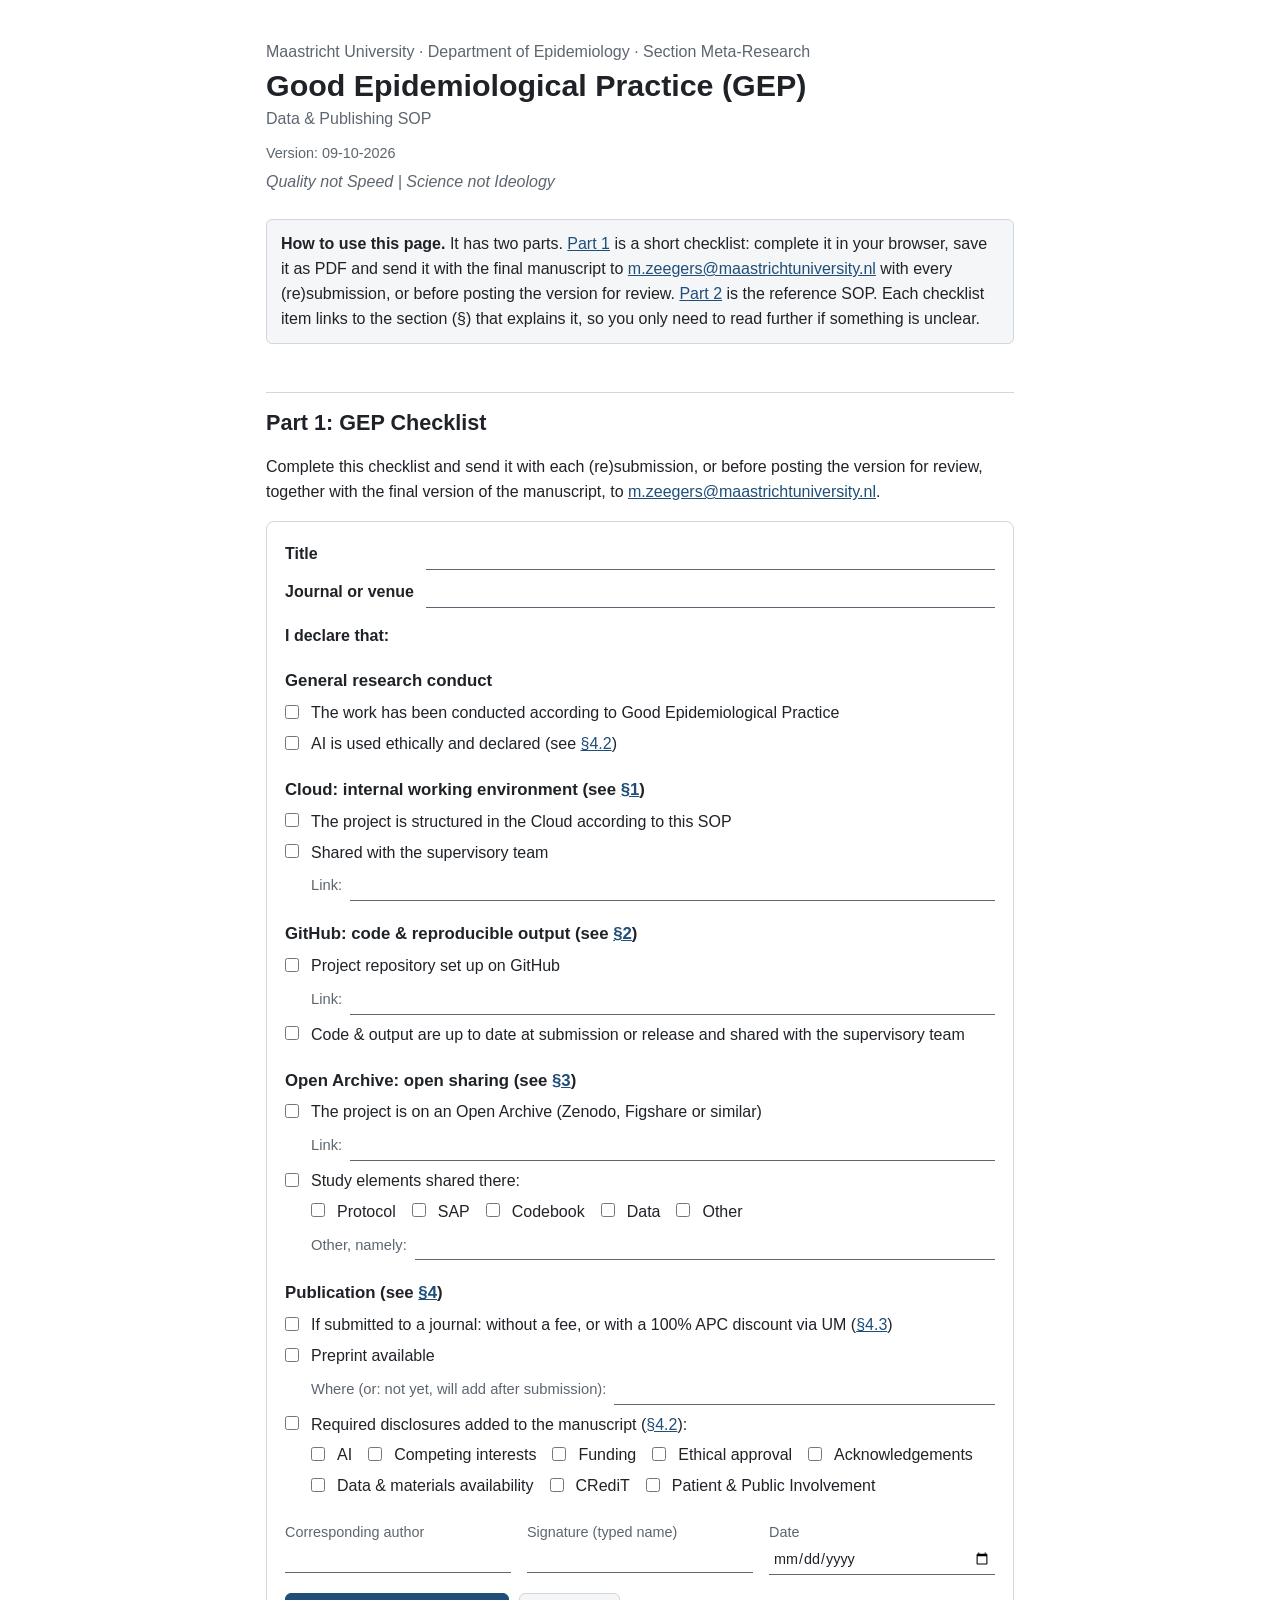
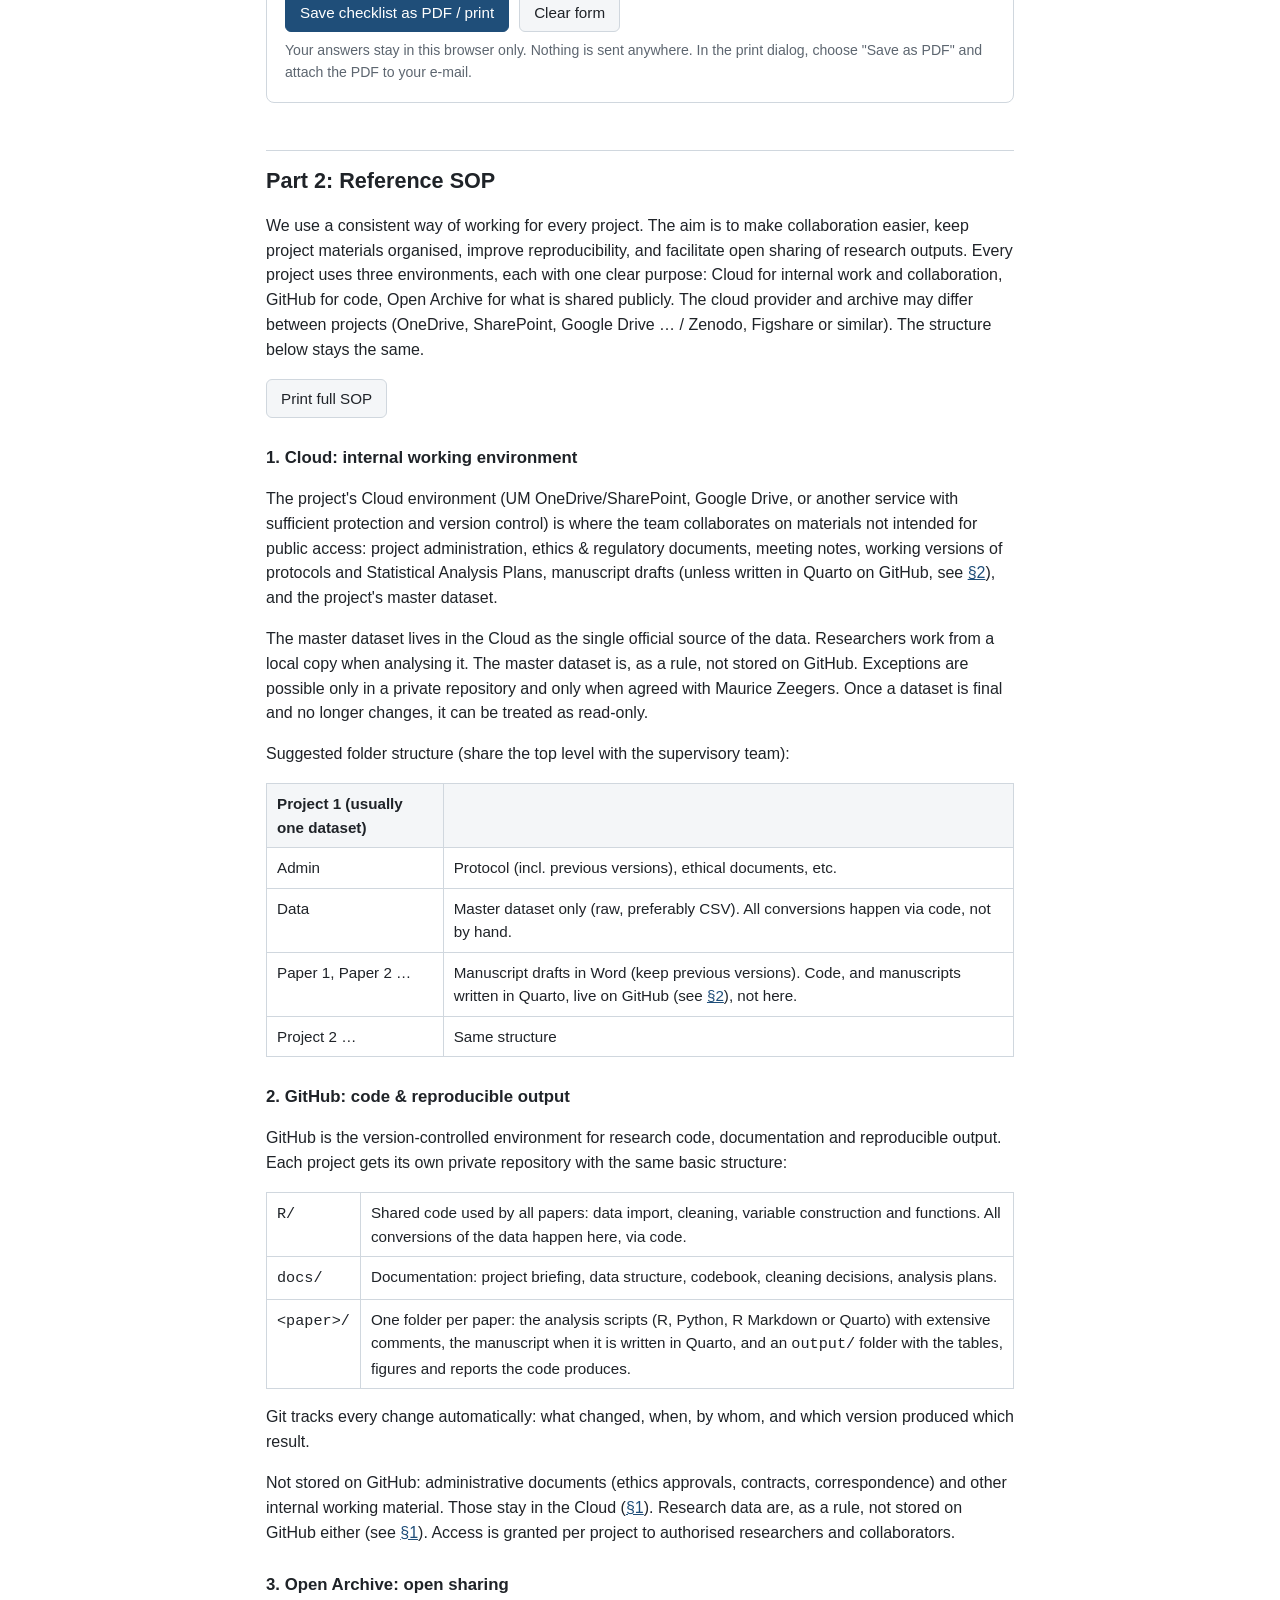
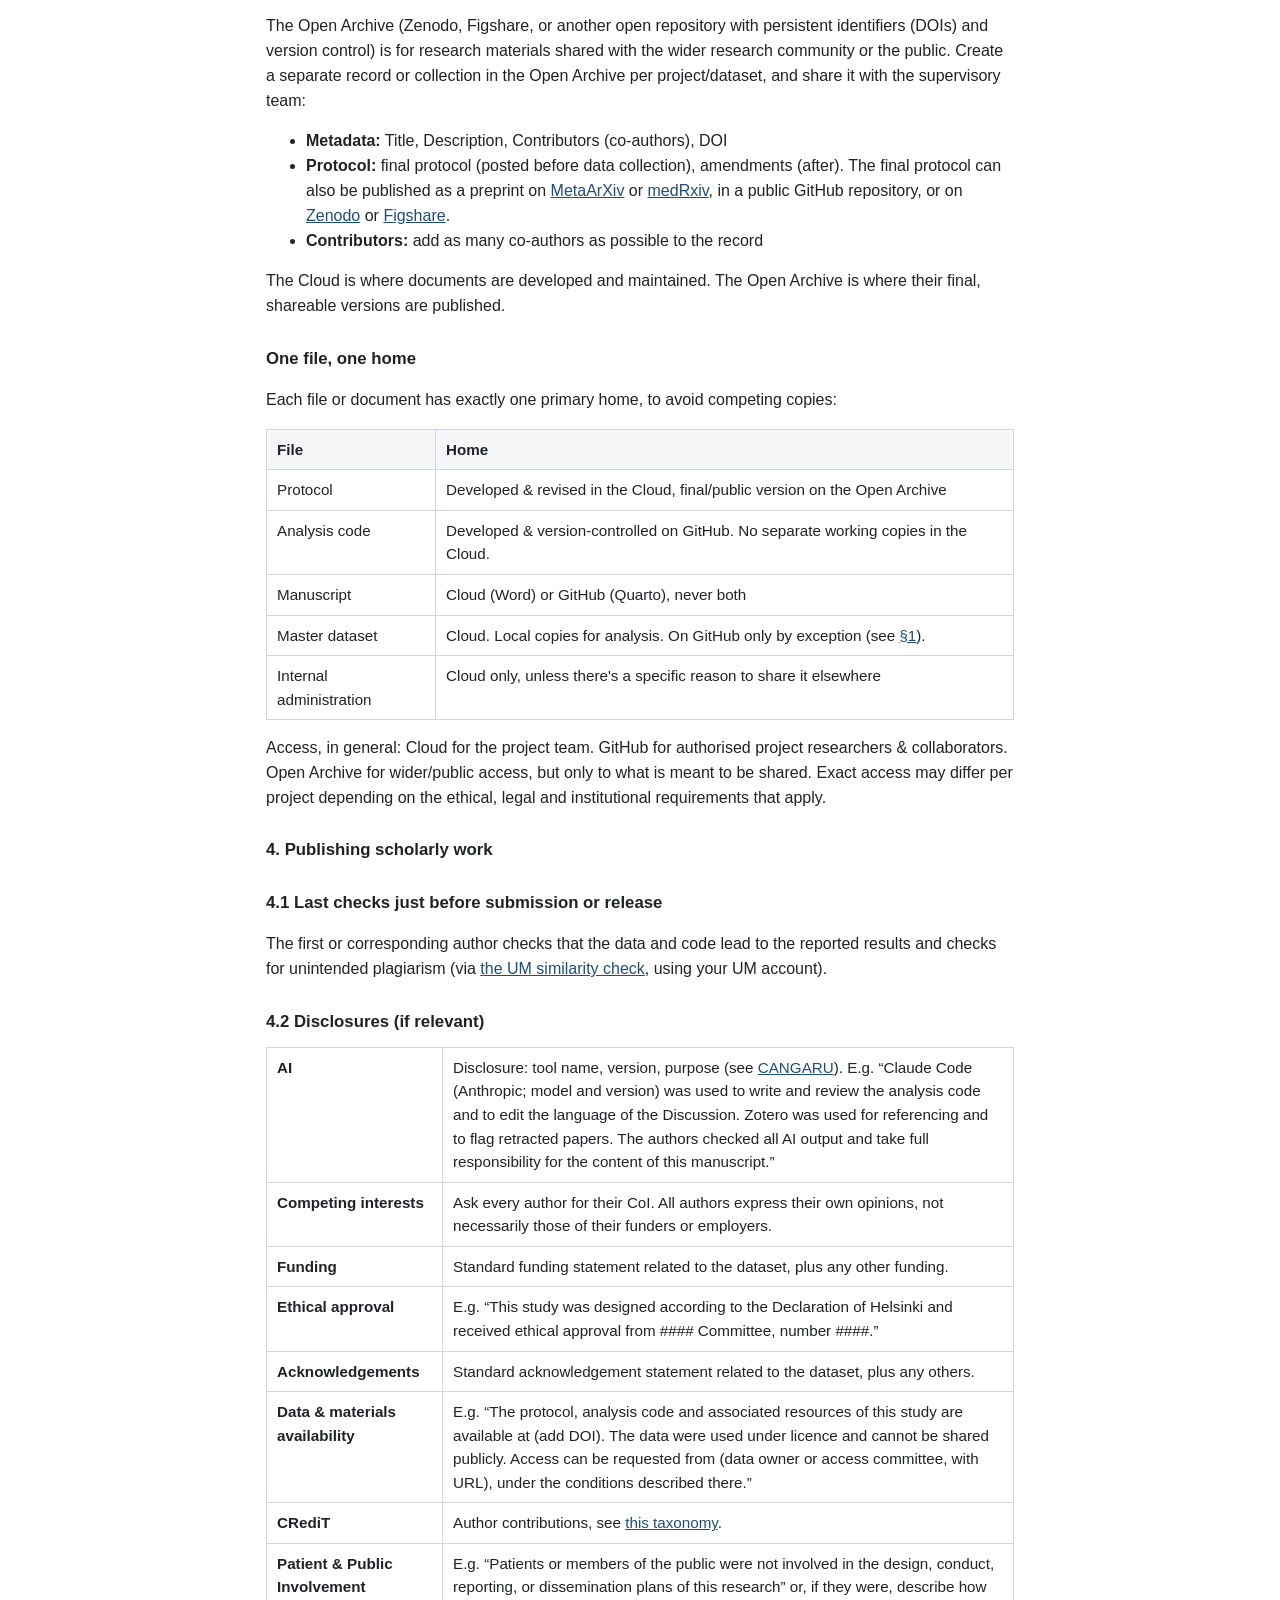
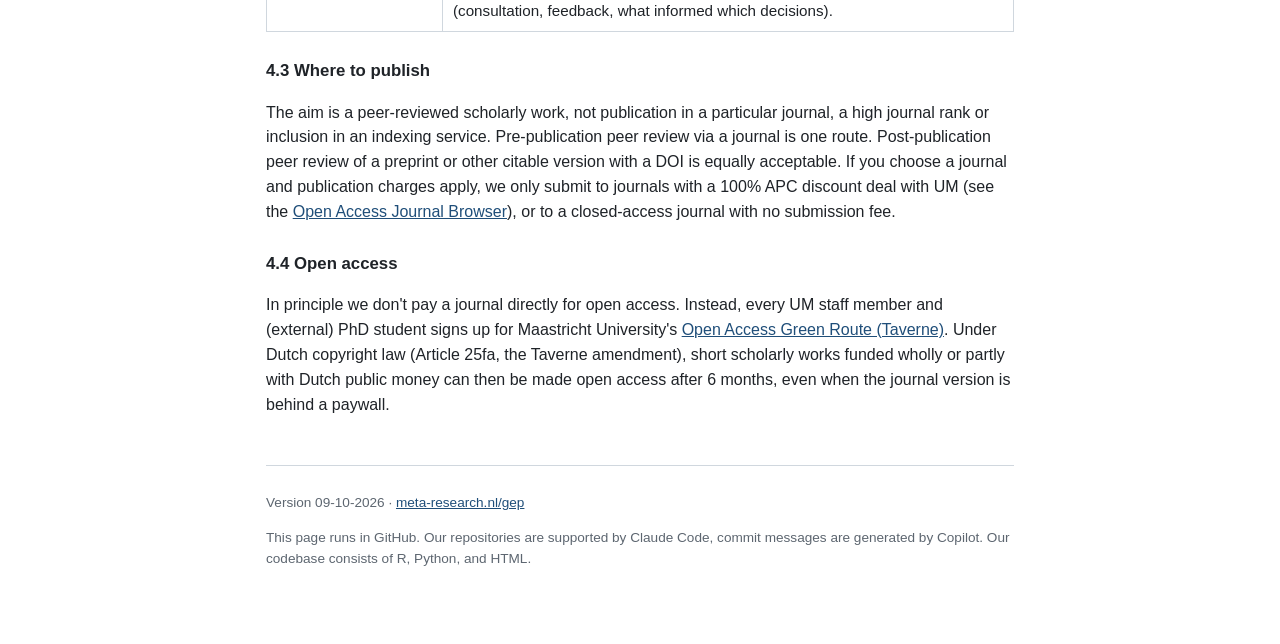
==== commit 31ba928c: "GEP SOP: 'Title' instead of 'Article title'; section 4 'Publishing scholarly work'" ====
--- a/gep/index.html
+++ b/gep/index.html
@@ -142,7 +142,7 @@
 
 <form class="checklist" id="checklist" autocomplete="off" onsubmit="return false">
   <div class="head-fields">
-    <label for="f-title">Article title</label><input type="text" id="f-title" name="title">
+    <label for="f-title">Title</label><input type="text" id="f-title" name="title">
     <label for="f-journal">Journal or venue</label><input type="text" id="f-journal" name="journal">
   </div>
 
@@ -253,7 +253,7 @@
 </table>
 <p>Access, in general: Cloud for the project team. GitHub for authorised project researchers &amp; collaborators. Open Archive for wider/public access, but only to what is meant to be shared. Exact access may differ per project depending on the ethical, legal and institutional requirements that apply.</p>
 
-<h3 id="s4">4. Publications</h3>
+<h3 id="s4">4. Publishing scholarly work</h3>
 
 <h3 id="s4-1">4.1 Last checks just before submission or release</h3>
 <p>The first or corresponding author checks that the data and code lead to the reported results and checks for unintended plagiarism (via <a href="https://library.maastrichtuniversity.nl/apps-tools/similarity-check/">the UM similarity check</a>, using your UM account).</p>
